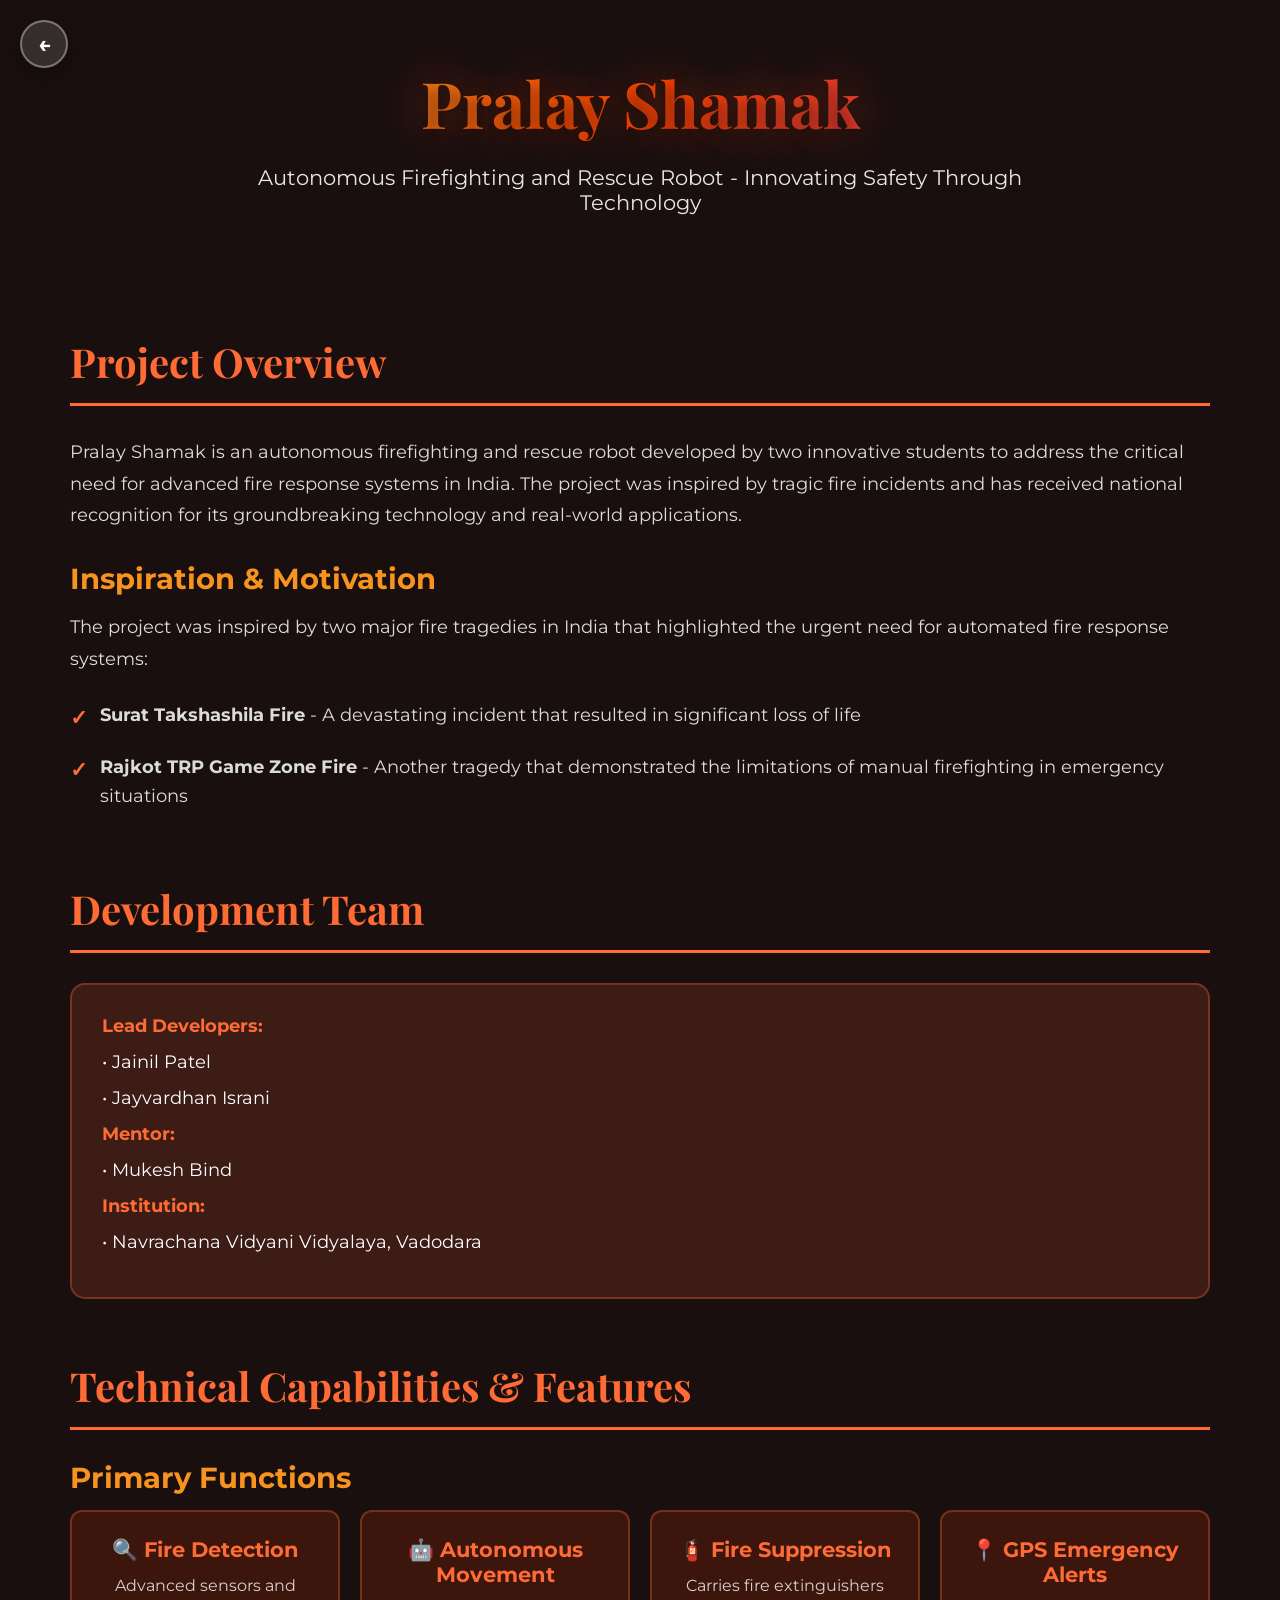
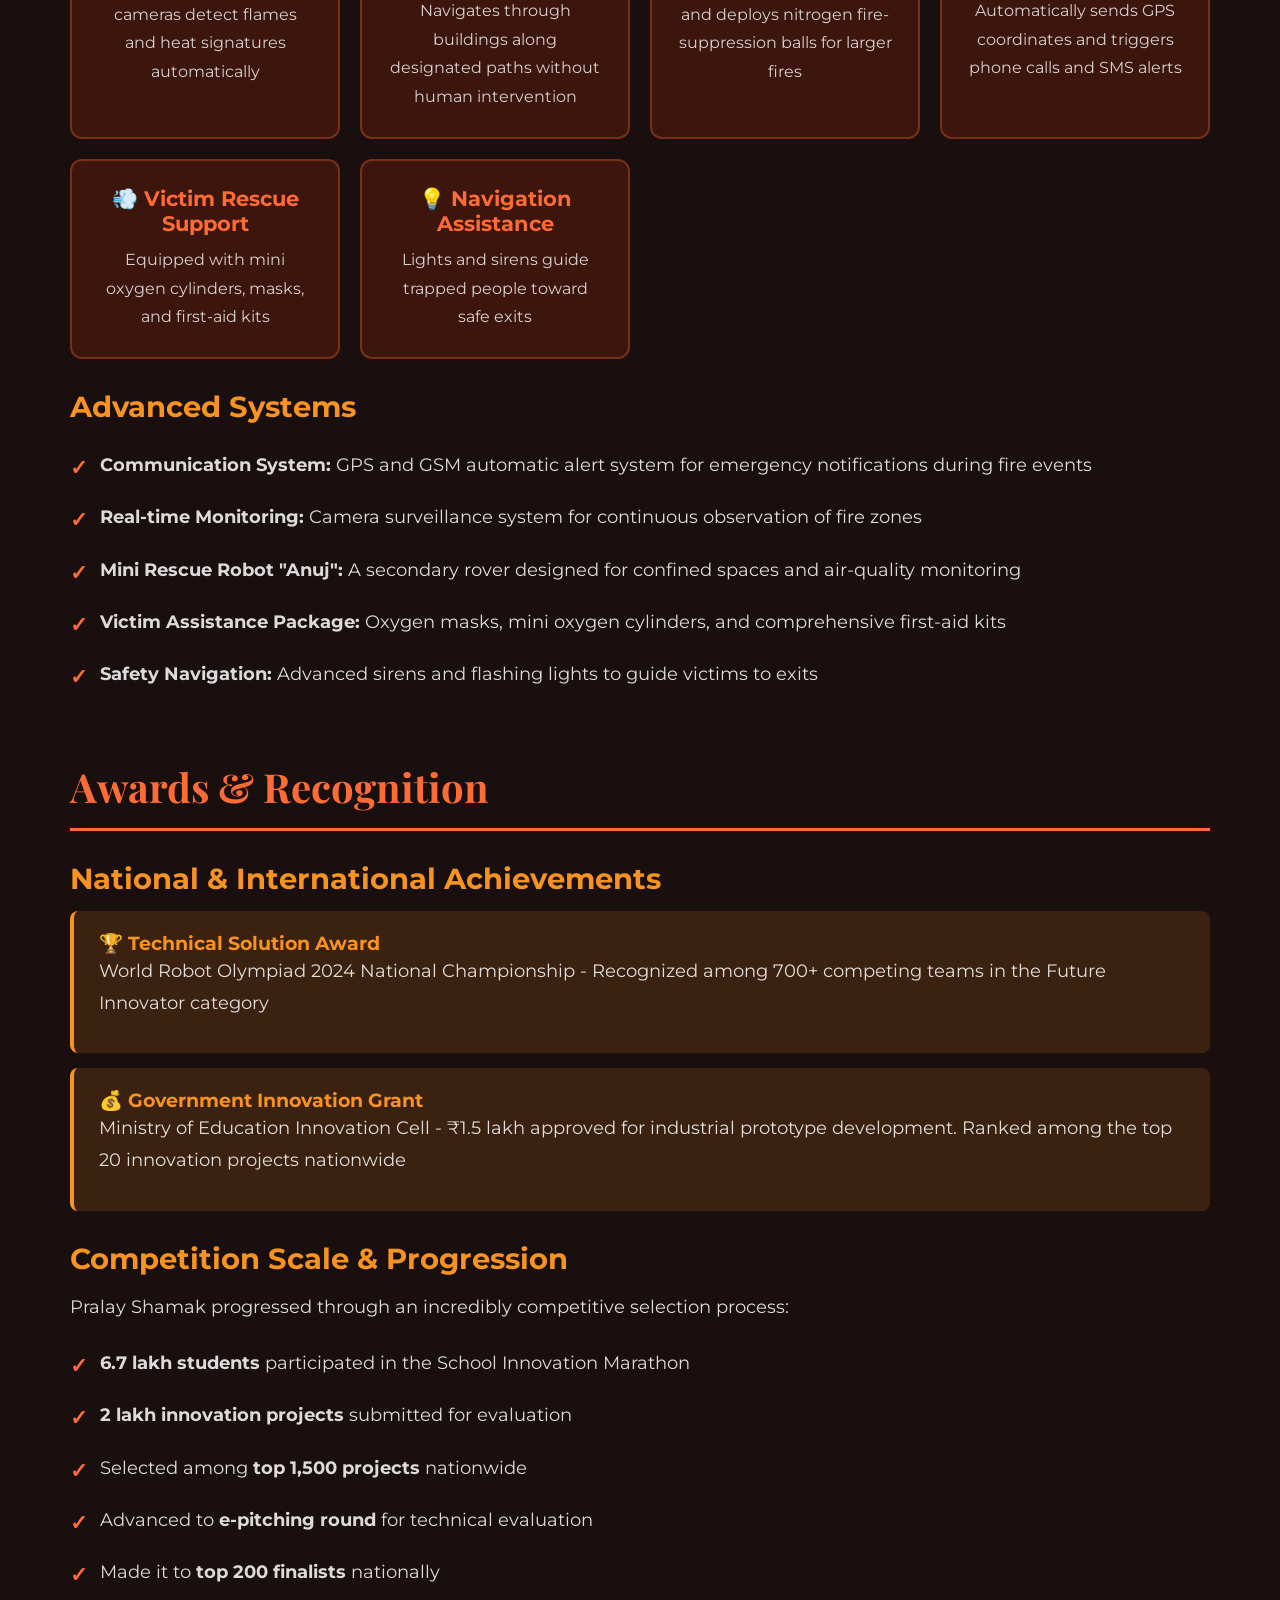
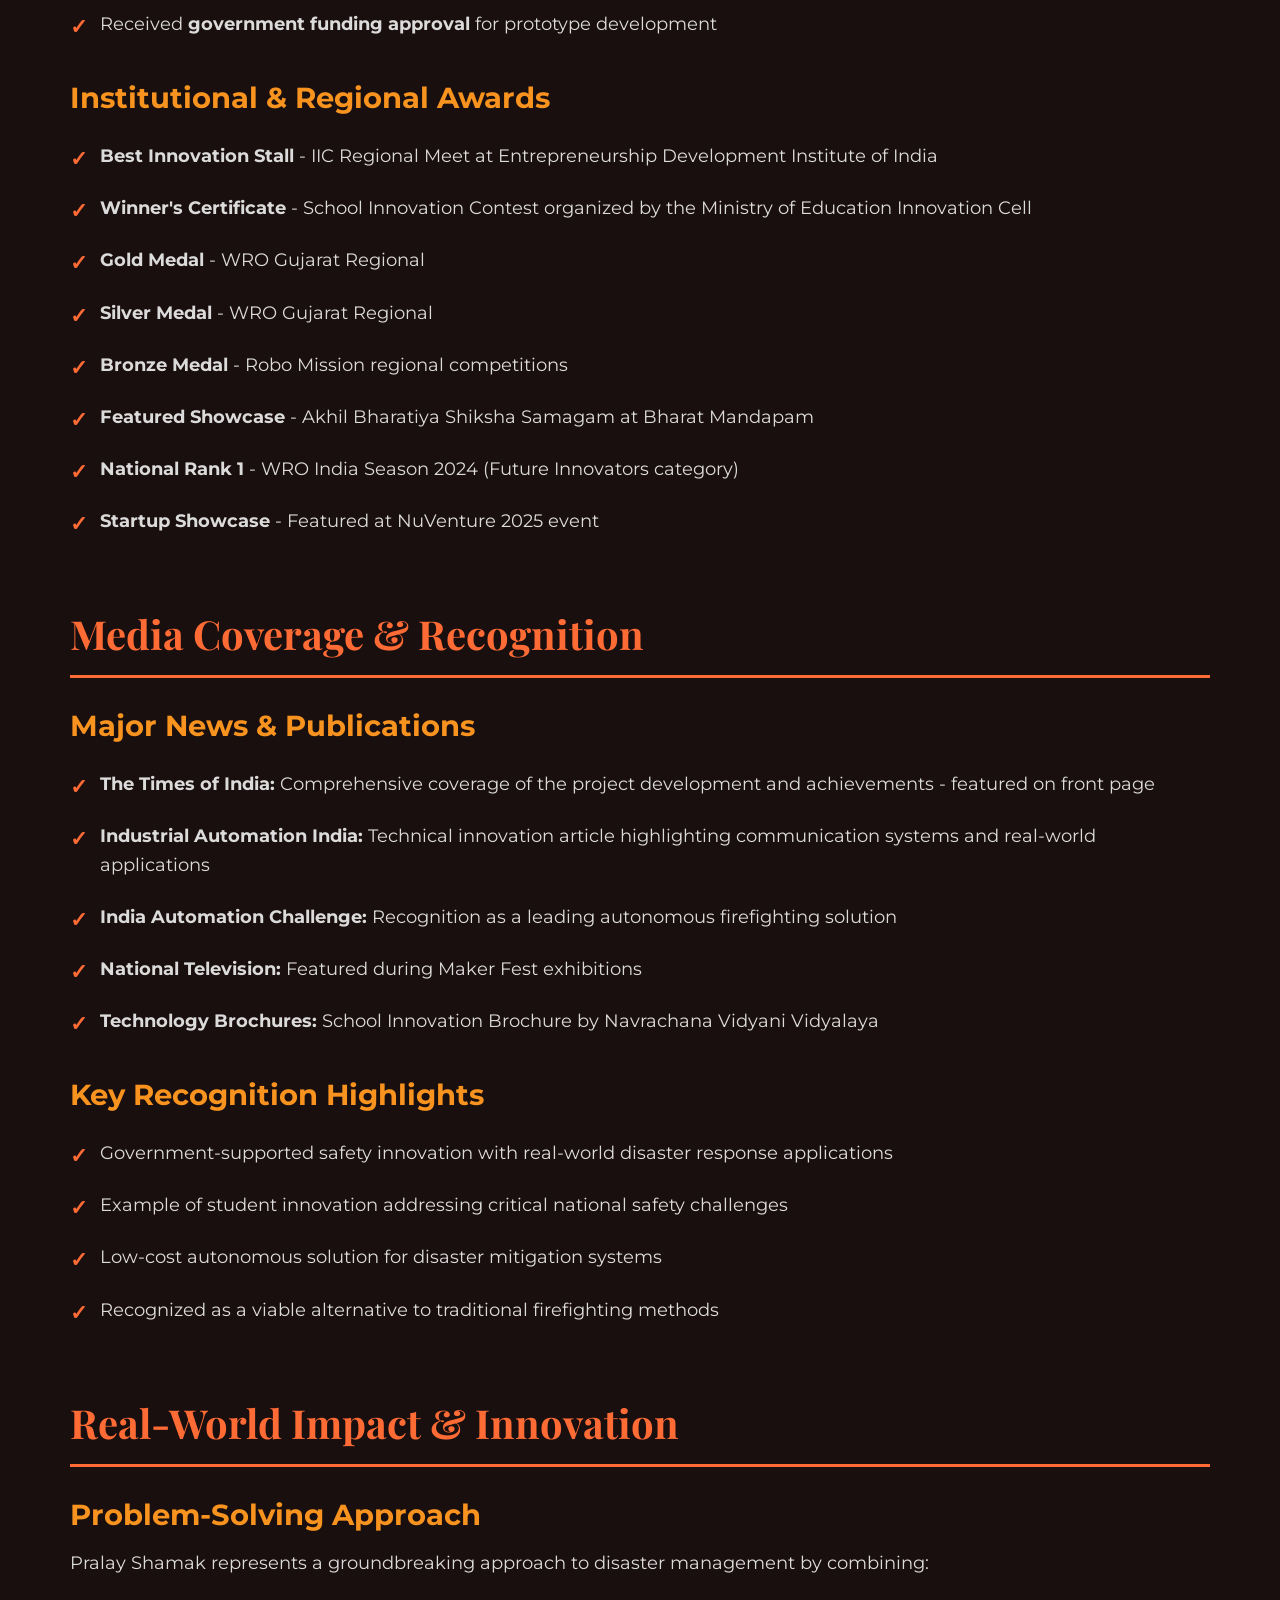
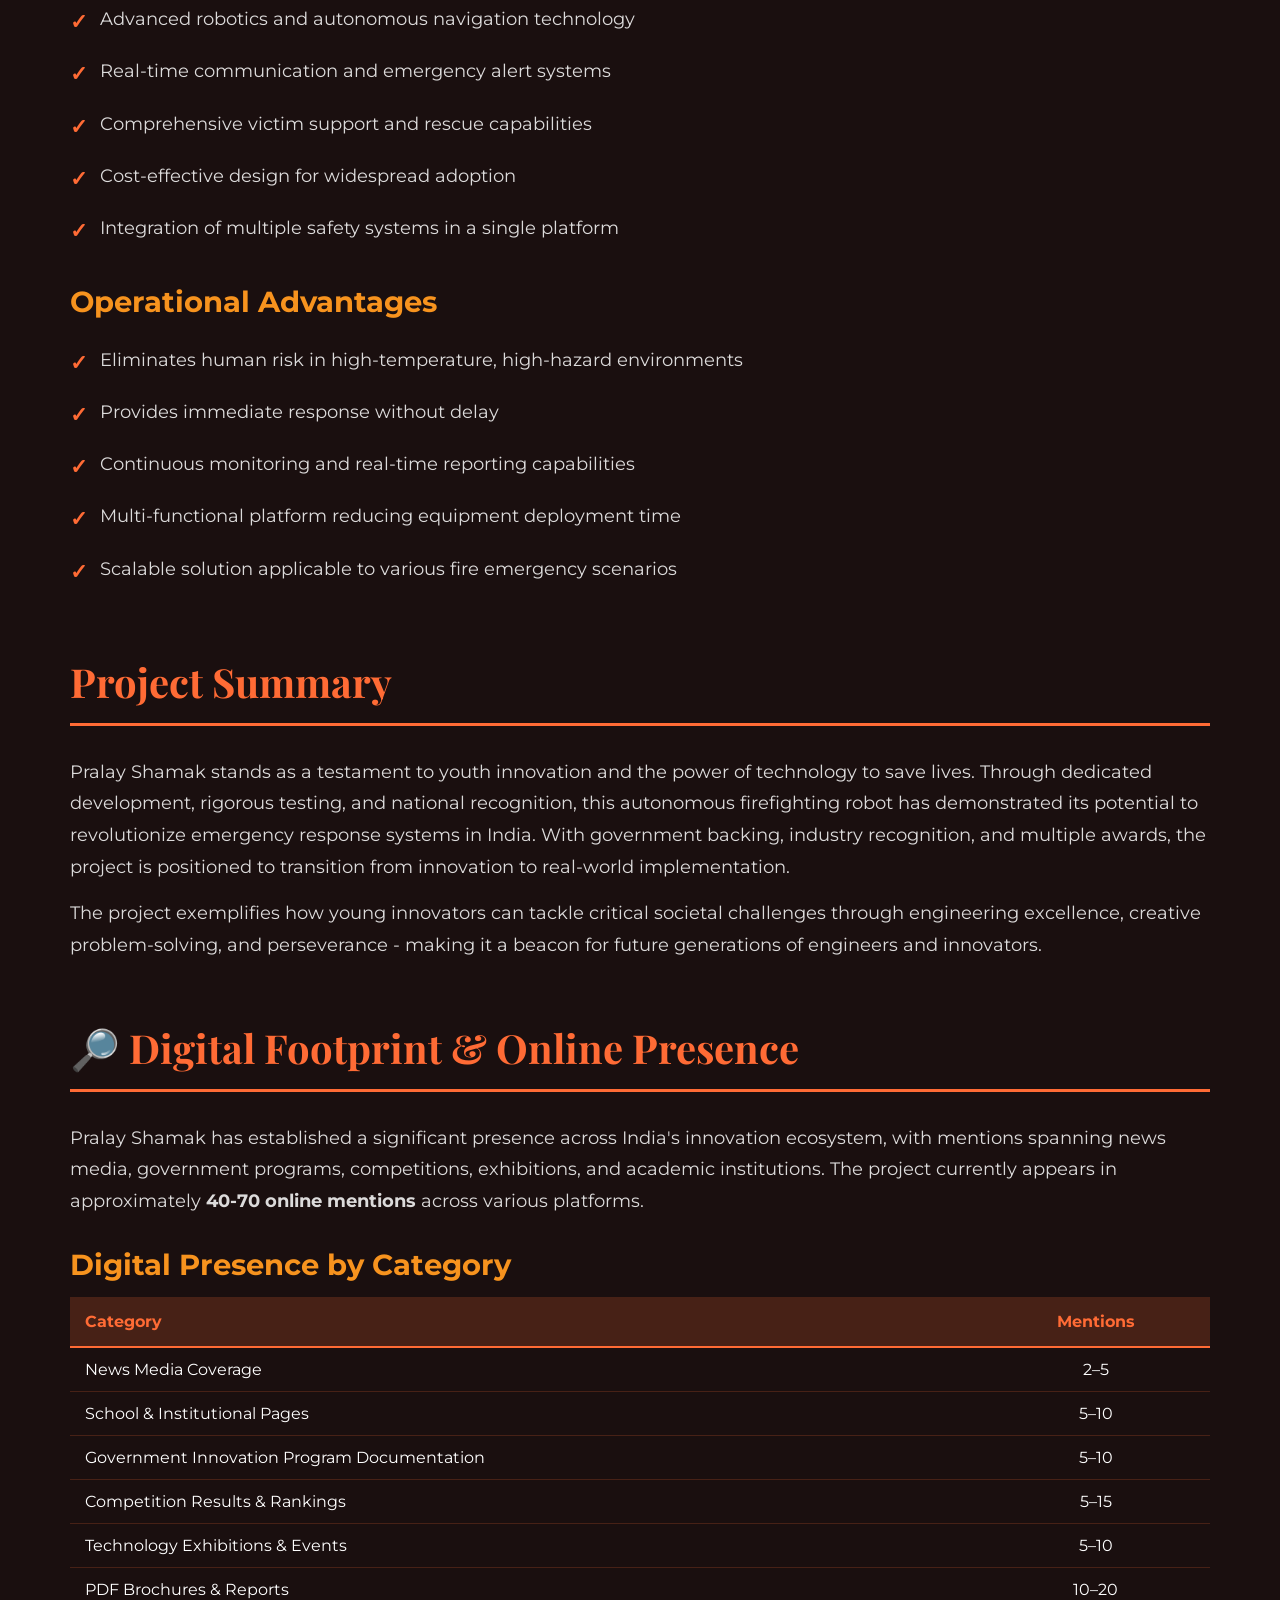
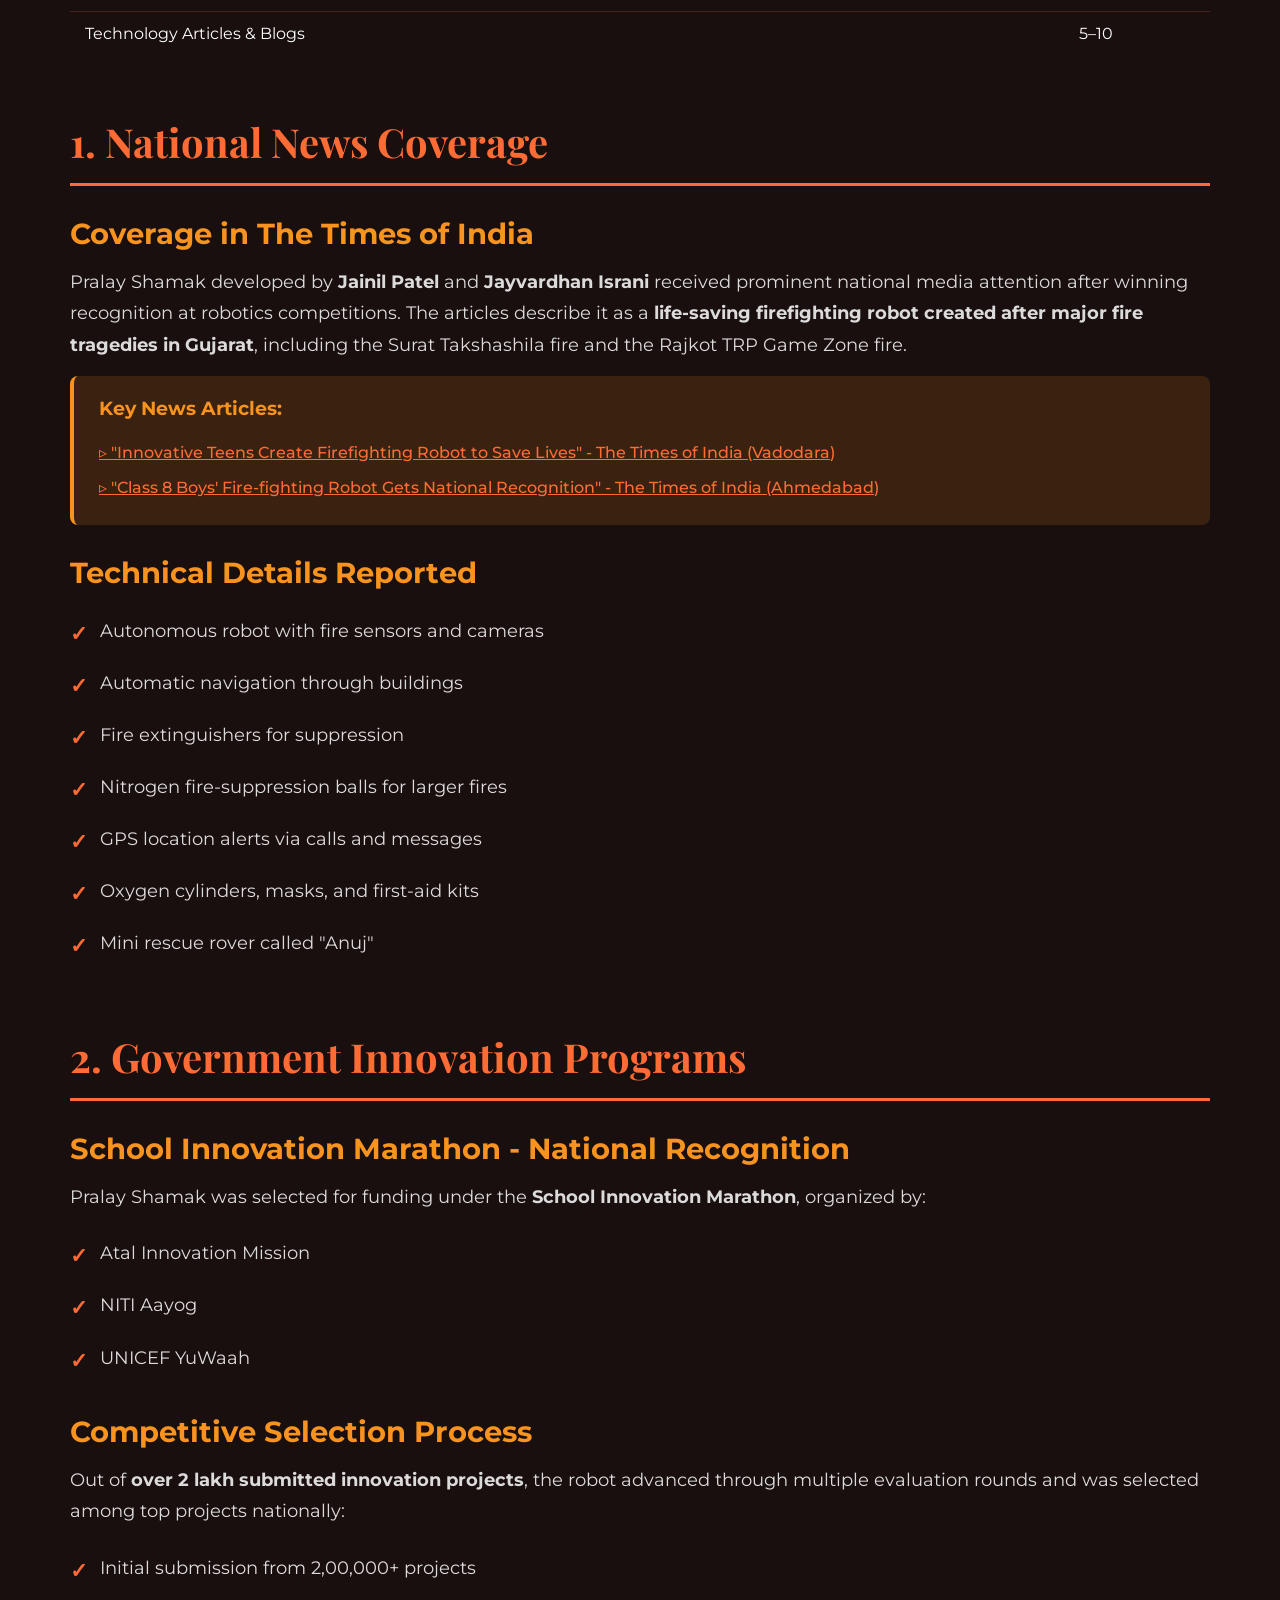
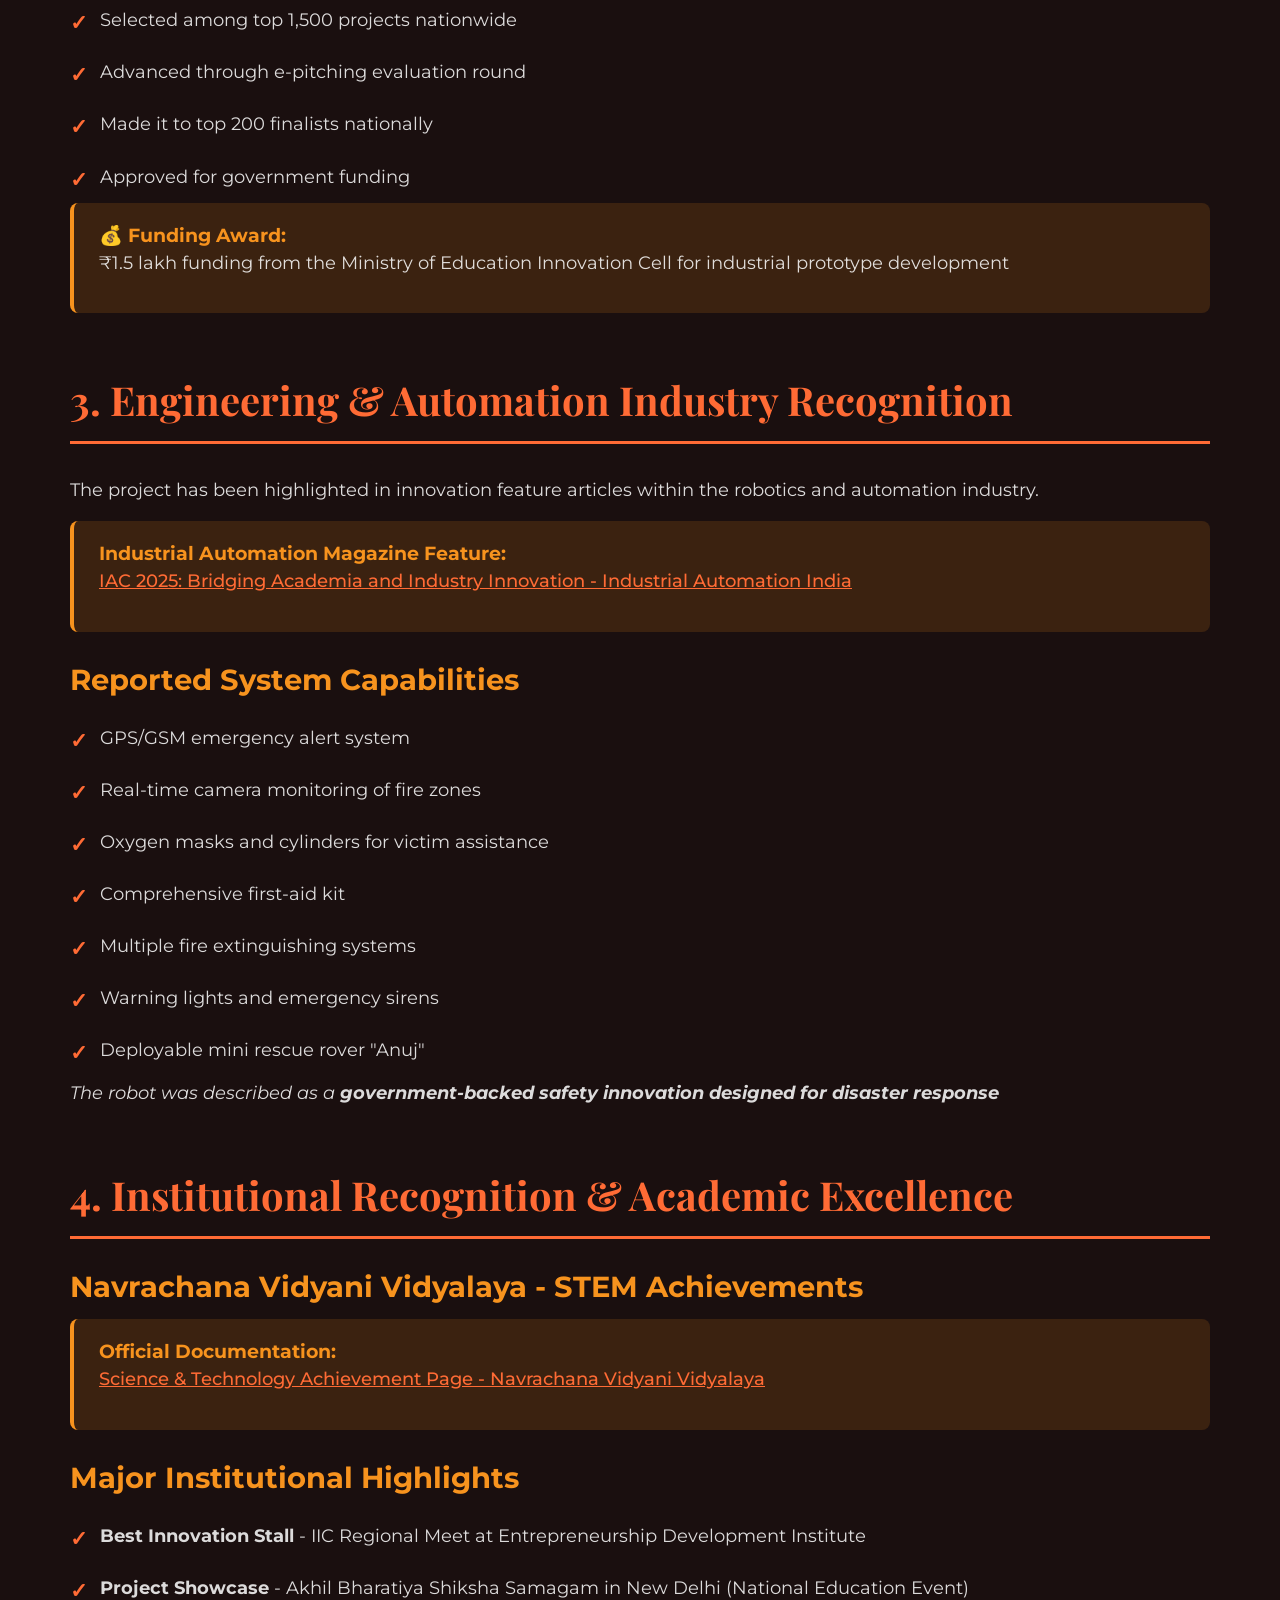
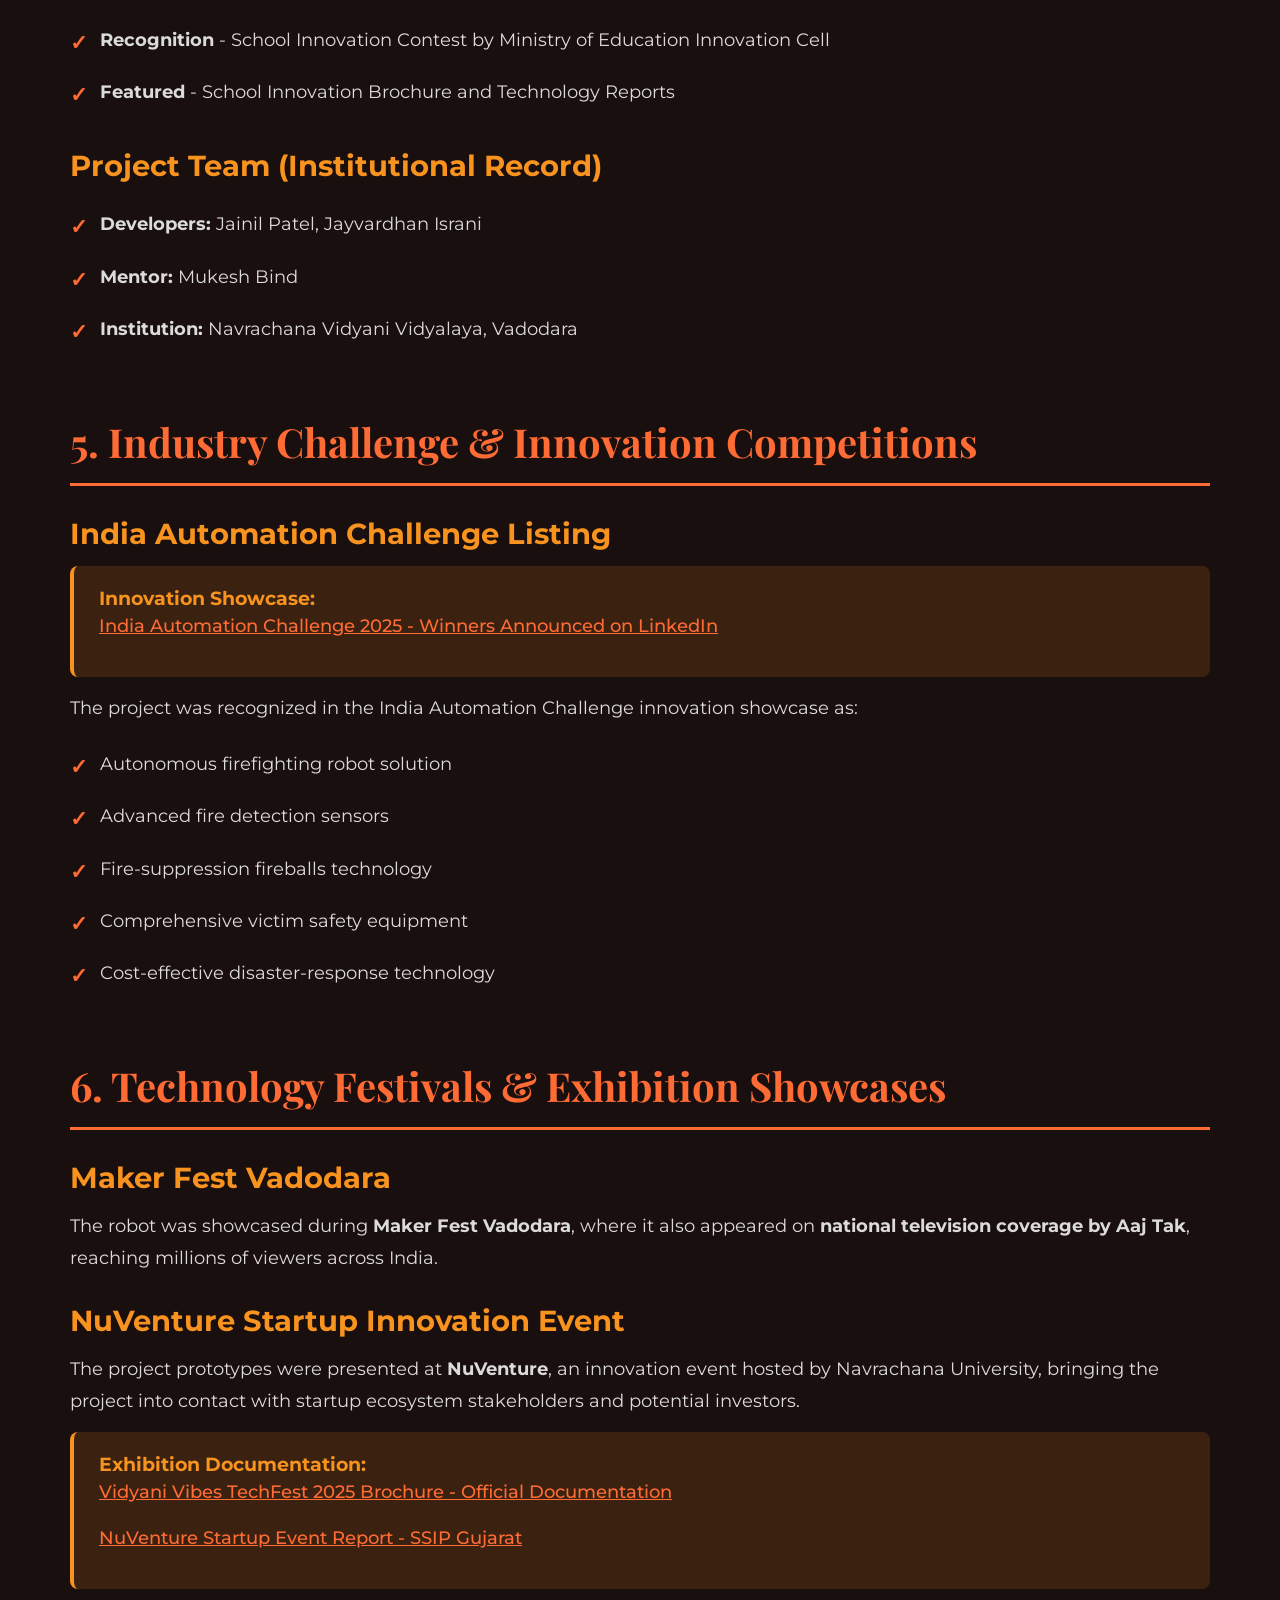
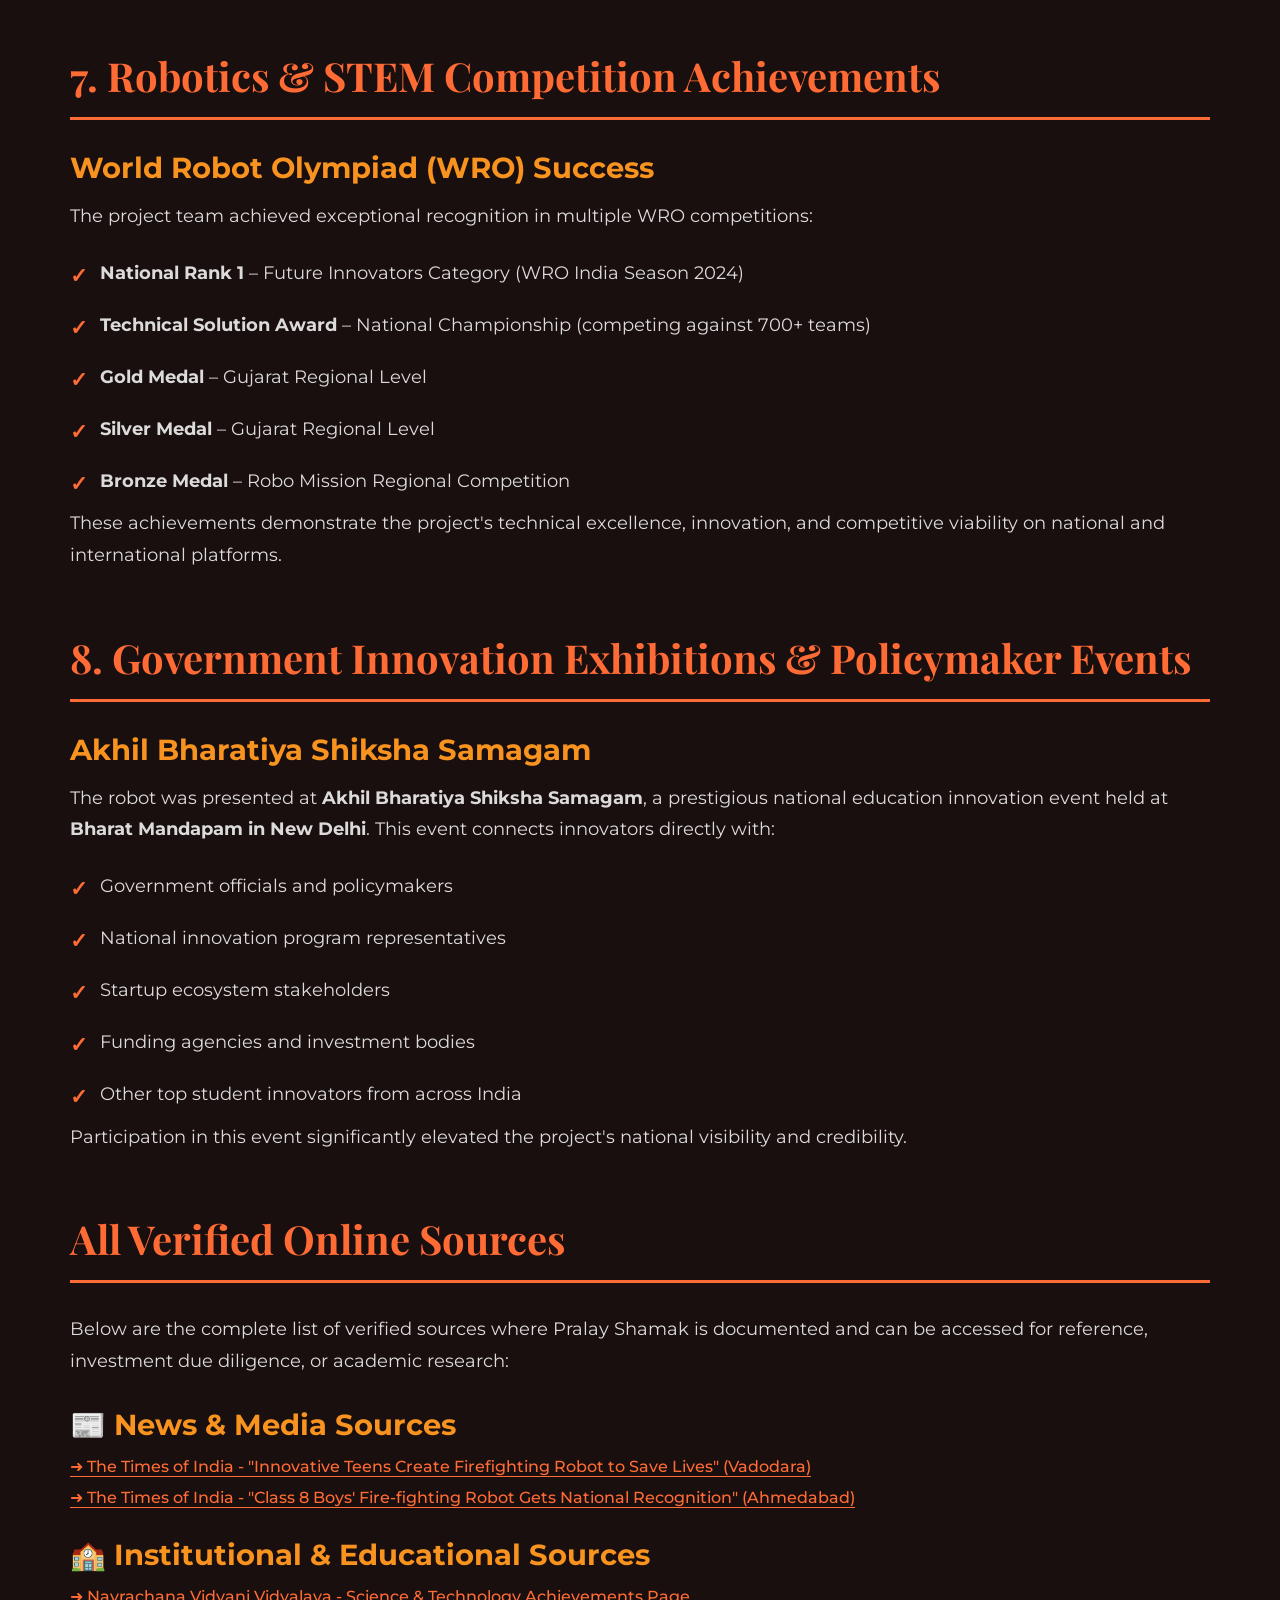
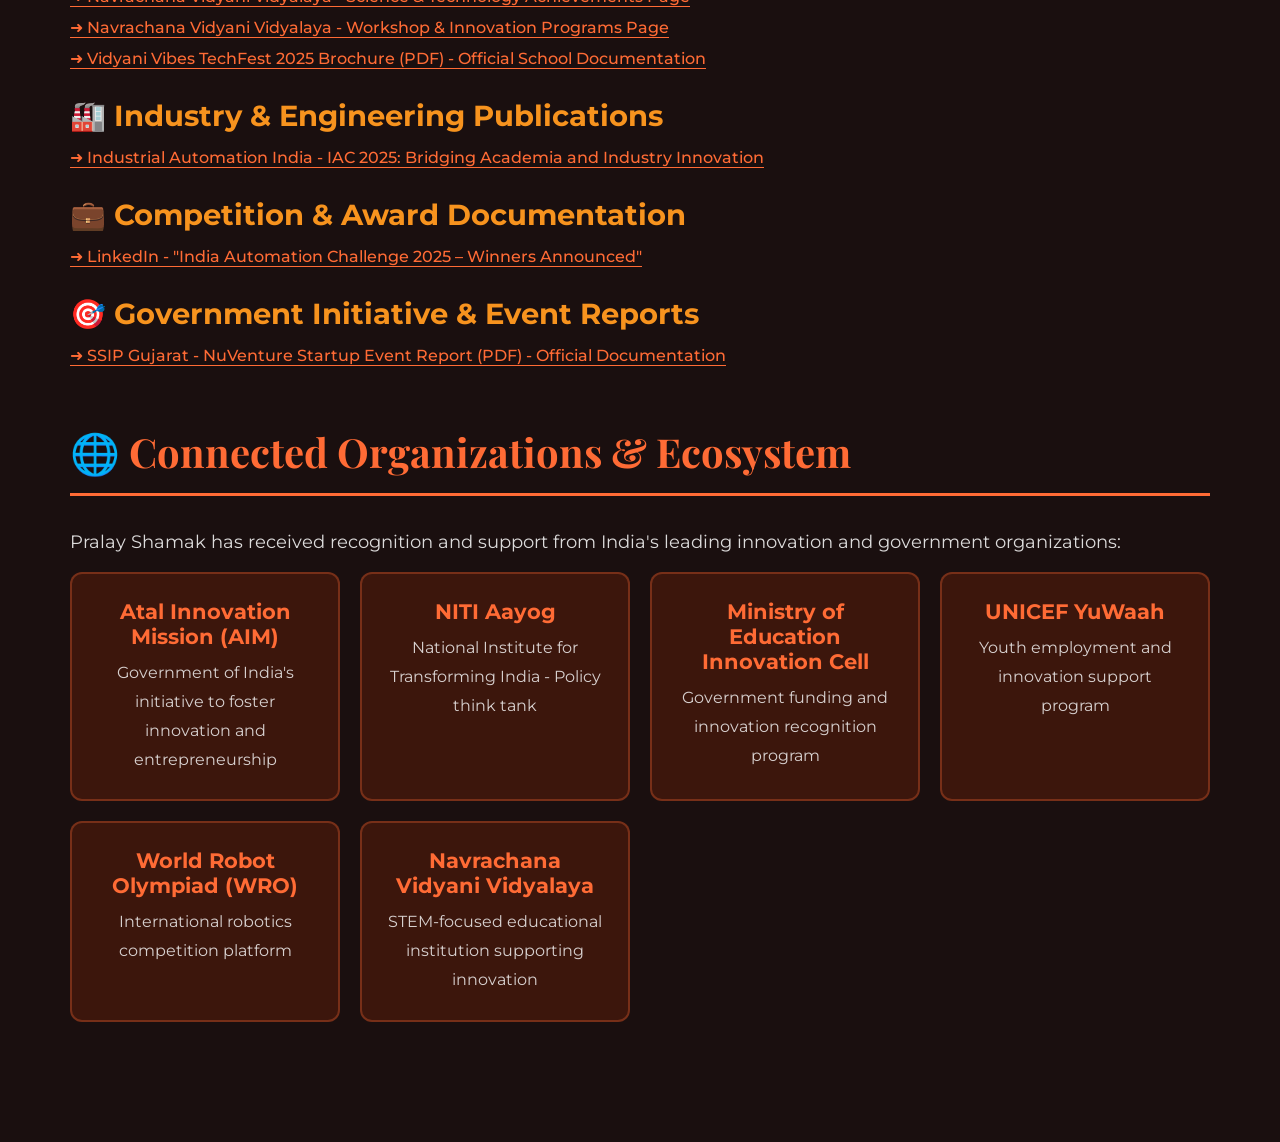
==== project-details.html @ a0a74fcc "second commit" ====
<!DOCTYPE html>
<html lang="en">
<head>
    <meta charset="UTF-8">
    <meta name="viewport" content="width=device-width, initial-scale=1.0">
    <title>Pralay Shamak - Autonomous Firefighting Robot</title>
    <link rel="stylesheet" href="styles.css">
    <link rel="preconnect" href="https://fonts.googleapis.com">
    <link rel="preconnect" href="https://fonts.gstatic.com" crossorigin>
    <link href="https://fonts.googleapis.com/css2?family=Montserrat:wght@300;400;600;700;800&family=Playfair+Display:wght@700;800&display=swap" rel="stylesheet">
    <script src="script.js" defer></script>
    <style>
        body {
            background: #1a0f0f;
            color: #fff;
            animation: fadeInDetails 1s ease-out both;
        }

        @keyframes fadeInDetails {
            from {
                opacity: 0;
            }
            to {
                opacity: 1;
            }
        }

        .project-header {
            padding: 60px 30px;
            text-align: center;
            position: relative;
            animation: fadeInDetails 0.8s ease-out both;
        }

        .project-header h1 {
            font-size: clamp(2rem, 5vw, 4rem);
            font-family: 'Playfair Display', serif;
            margin-bottom: 20px;
            background: linear-gradient(135deg, #ff6b35 0%, #f7931e 25%, #ff4500 50%, #e63946 75%, #d62828 100%);
            -webkit-background-clip: text;
            background-clip: text;
            color: transparent;
            text-shadow: 
                0 4px 15px rgba(0, 0, 0, 0.5),
                0 0 40px rgba(255, 107, 53, 0.4),
                0 0 60px rgba(230, 57, 70, 0.2);
            position: relative;
            z-index: 2;
        }

        .hero-home-link {
            color: inherit;
            text-decoration: none;
            display: inline-block;
            cursor: pointer;
        }

        .hero-home-link:hover {
            color: inherit;
        }

        .hero-home-link:focus-visible {
            outline: 2px solid rgba(255, 255, 255, 0.55);
            outline-offset: 6px;
            border-radius: 4px;
        }

        .project-header p {
            font-size: 1.3rem;
            color: rgba(255, 255, 255, 0.9);
            max-width: 800px;
            margin: 0 auto;
            position: relative;
            z-index: 2;
        }

        .content-container {
            max-width: 1200px;
            margin: 0 auto;
            padding: 60px 30px;
            position: relative;
            z-index: 10;
        }

        .section {
            margin-bottom: 60px;
            animation: fadeInSection 0.8s ease-out forwards;
            opacity: 0;
        }

        .section:nth-child(1) { animation-delay: 0.6s; }
        .section:nth-child(2) { animation-delay: 0.9s; }
        .section:nth-child(3) { animation-delay: 1.2s; }
        .section:nth-child(n+4) { animation-delay: 1.5s; }

        @keyframes fadeInSection {
            from {
                opacity: 0;
                transform: translateY(20px);
            }
            to {
                opacity: 1;
                transform: translateY(0);
            }
        }

        .section h2 {
            font-size: 2.5rem;
            font-family: 'Playfair Display', serif;
            color: #ff6b35;
            margin-bottom: 30px;
            border-bottom: 3px solid #ff6b35;
            padding-bottom: 15px;
        }

        .section h3 {
            font-size: 1.8rem;
            color: #f7931e;
            margin-top: 30px;
            margin-bottom: 15px;
        }

        .section p {
            font-size: 1.1rem;
            line-height: 1.8;
            color: rgba(255, 255, 255, 0.85);
            margin-bottom: 15px;
        }

        .feature-list {
            list-style: none;
            padding: 0;
        }

        .feature-list li {
            padding: 12px 0;
            padding-left: 30px;
            position: relative;
            font-size: 1.1rem;
            line-height: 1.6;
            color: rgba(255, 255, 255, 0.85);
        }

        .feature-list li:before {
            content: "✓";
            position: absolute;
            left: 0;
            color: #ff6b35;
            font-weight: bold;
            font-size: 1.3rem;
        }

        .team-box {
            background: rgba(255, 107, 53, 0.15);
            backdrop-filter: blur(10px);
            border: 2px solid rgba(255, 107, 53, 0.3);
            padding: 30px;
            border-radius: 15px;
            margin-bottom: 30px;
        }

        .team-member {
            margin-bottom: 15px;
            font-size: 1.1rem;
        }

        .team-member strong {
            color: #ff6b35;
        }

        .achievement-box {
            background: rgba(247, 147, 30, 0.15);
            backdrop-filter: blur(10px);
            border-left: 4px solid #f7931e;
            padding: 20px 25px;
            margin-bottom: 15px;
            border-radius: 8px;
        }

        .achievement-box strong {
            color: #f7931e;
            font-size: 1.2rem;
        }

        .capability-grid {
            display: grid;
            grid-template-columns: repeat(auto-fit, minmax(250px, 1fr));
            gap: 20px;
            margin-bottom: 30px;
        }

        .capability-card {
            background: rgba(255, 69, 0, 0.15);
            backdrop-filter: blur(10px);
            border: 2px solid rgba(255, 107, 53, 0.3);
            padding: 25px;
            border-radius: 12px;
            text-align: center;
        }

        .capability-card h4 {
            color: #ff6b35;
            margin-bottom: 10px;
            font-size: 1.3rem;
        }

        .capability-card p {
            font-size: 1rem;
            color: rgba(255, 255, 255, 0.8);
            margin: 0;
        }

        .back-button {
            position: fixed;
            top: 20px;
            left: 20px;
            z-index: 1000;
            width: 48px;
            height: 48px;
            border-radius: 50%;
            display: inline-flex;
            align-items: center;
            justify-content: center;
            text-decoration: none;
            font-size: 1.4rem;
            font-weight: 700;
            color: #fff;
            background: rgba(255, 255, 255, 0.12);
            border: 2px solid rgba(255, 255, 255, 0.35);
            backdrop-filter: blur(8px);
            -webkit-backdrop-filter: blur(8px);
            box-shadow: 0 8px 22px rgba(0, 0, 0, 0.35);
            transition: transform 0.25s ease, background 0.25s ease, border-color 0.25s ease;
        }

        .back-button:hover {
            transform: translateY(-2px);
            background: rgba(255, 255, 255, 0.22);
            border-color: rgba(255, 255, 255, 0.6);
        }

        @media (max-width: 768px) {
            .project-header {
                padding: 40px 20px;
            }

            .project-header h1 {
                font-size: 2.5rem;
            }

            .section h2 {
                font-size: 1.8rem;
            }

            .section h3 {
                font-size: 1.4rem;
            }

            .content-container {
                padding: 40px 20px;
            }

            .back-button {
                top: 12px;
                left: 12px;
                width: 42px;
                height: 42px;
                font-size: 1.2rem;
            }
        }
    </style>
</head>
<body>
    <div class="project-header">
        <h1><a href="index.html" class="hero-home-link">Pralay Shamak</a></h1>
        <p>Autonomous Firefighting and Rescue Robot - Innovating Safety Through Technology</p>
    </div>

    <div class="content-container">
        <a href="index.html" class="back-button" aria-label="Back to Home">&larr;</a>

        <!-- Project Overview Section -->
        <div class="section">
            <h2>Project Overview</h2>
            <p>Pralay Shamak is an autonomous firefighting and rescue robot developed by two innovative students to address the critical need for advanced fire response systems in India. The project was inspired by tragic fire incidents and has received national recognition for its groundbreaking technology and real-world applications.</p>
            
            <h3>Inspiration & Motivation</h3>
            <p>The project was inspired by two major fire tragedies in India that highlighted the urgent need for automated fire response systems:</p>
            <ul class="feature-list">
                <li><strong>Surat Takshashila Fire</strong> - A devastating incident that resulted in significant loss of life</li>
                <li><strong>Rajkot TRP Game Zone Fire</strong> - Another tragedy that demonstrated the limitations of manual firefighting in emergency situations</li>
            </ul>
        </div>

        <!-- Developer & Team Section -->
        <div class="section">
            <h2>Development Team</h2>
            <div class="team-box">
                <div class="team-member"><strong>Lead Developers:</strong></div>
                <div class="team-member">• Jainil Patel</div>
                <div class="team-member">• Jayvardhan Israni</div>
                
                <div class="team-member" style="margin-top: 15px;"><strong>Mentor:</strong></div>
                <div class="team-member">• Mukesh Bind</div>
                
                <div class="team-member" style="margin-top: 15px;"><strong>Institution:</strong></div>
                <div class="team-member">• Navrachana Vidyani Vidyalaya, Vadodara</div>
            </div>
        </div>

        <!-- Key Features & Capabilities Section -->
        <div class="section">
            <h2>Technical Capabilities & Features</h2>
            
            <h3>Primary Functions</h3>
            <div class="capability-grid">
                <div class="capability-card">
                    <h4>🔍 Fire Detection</h4>
                    <p>Advanced sensors and cameras detect flames and heat signatures automatically</p>
                </div>
                <div class="capability-card">
                    <h4>🤖 Autonomous Movement</h4>
                    <p>Navigates through buildings along designated paths without human intervention</p>
                </div>
                <div class="capability-card">
                    <h4>🧯 Fire Suppression</h4>
                    <p>Carries fire extinguishers and deploys nitrogen fire-suppression balls for larger fires</p>
                </div>
                <div class="capability-card">
                    <h4>📍 GPS Emergency Alerts</h4>
                    <p>Automatically sends GPS coordinates and triggers phone calls and SMS alerts</p>
                </div>
                <div class="capability-card">
                    <h4>💨 Victim Rescue Support</h4>
                    <p>Equipped with mini oxygen cylinders, masks, and first-aid kits</p>
                </div>
                <div class="capability-card">
                    <h4>💡 Navigation Assistance</h4>
                    <p>Lights and sirens guide trapped people toward safe exits</p>
                </div>
            </div>

            <h3>Advanced Systems</h3>
            <ul class="feature-list">
                <li><strong>Communication System:</strong> GPS and GSM automatic alert system for emergency notifications during fire events</li>
                <li><strong>Real-time Monitoring:</strong> Camera surveillance system for continuous observation of fire zones</li>
                <li><strong>Mini Rescue Robot "Anuj":</strong> A secondary rover designed for confined spaces and air-quality monitoring</li>
                <li><strong>Victim Assistance Package:</strong> Oxygen masks, mini oxygen cylinders, and comprehensive first-aid kits</li>
                <li><strong>Safety Navigation:</strong> Advanced sirens and flashing lights to guide victims to exits</li>
            </ul>
        </div>

        <!-- Recognition & Awards Section -->
        <div class="section">
            <h2>Awards & Recognition</h2>
            
            <h3>National & International Achievements</h3>
            <div class="achievement-box">
                <strong>🏆 Technical Solution Award</strong>
                <p>World Robot Olympiad 2024 National Championship - Recognized among 700+ competing teams in the Future Innovator category</p>
            </div>

            <div class="achievement-box">
                <strong>💰 Government Innovation Grant</strong>
                <p>Ministry of Education Innovation Cell - ₹1.5 lakh approved for industrial prototype development. Ranked among the top 20 innovation projects nationwide</p>
            </div>

            <h3>Competition Scale & Progression</h3>
            <p>Pralay Shamak progressed through an incredibly competitive selection process:</p>
            <ul class="feature-list">
                <li><strong>6.7 lakh students</strong> participated in the School Innovation Marathon</li>
                <li><strong>2 lakh innovation projects</strong> submitted for evaluation</li>
                <li>Selected among <strong>top 1,500 projects</strong> nationwide</li>
                <li>Advanced to <strong>e-pitching round</strong> for technical evaluation</li>
                <li>Made it to <strong>top 200 finalists</strong> nationally</li>
                <li>Received <strong>government funding approval</strong> for prototype development</li>
            </ul>

            <h3>Institutional & Regional Awards</h3>
            <ul class="feature-list">
                <li><strong>Best Innovation Stall</strong> - IIC Regional Meet at Entrepreneurship Development Institute of India</li>
                <li><strong>Winner's Certificate</strong> - School Innovation Contest organized by the Ministry of Education Innovation Cell</li>
                <li><strong>Gold Medal</strong> - WRO Gujarat Regional</li>
                <li><strong>Silver Medal</strong> - WRO Gujarat Regional</li>
                <li><strong>Bronze Medal</strong> - Robo Mission regional competitions</li>
                <li><strong>Featured Showcase</strong> - Akhil Bharatiya Shiksha Samagam at Bharat Mandapam</li>
                <li><strong>National Rank 1</strong> - WRO India Season 2024 (Future Innovators category)</li>
                <li><strong>Startup Showcase</strong> - Featured at NuVenture 2025 event</li>
            </ul>
        </div>

        <!-- Media Coverage Section -->
        <div class="section">
            <h2>Media Coverage & Recognition</h2>
            
            <h3>Major News & Publications</h3>
            <ul class="feature-list">
                <li><strong>The Times of India:</strong> Comprehensive coverage of the project development and achievements - featured on front page</li>
                <li><strong>Industrial Automation India:</strong> Technical innovation article highlighting communication systems and real-world applications</li>
                <li><strong>India Automation Challenge:</strong> Recognition as a leading autonomous firefighting solution</li>
                <li><strong>National Television:</strong> Featured during Maker Fest exhibitions</li>
                <li><strong>Technology Brochures:</strong> School Innovation Brochure by Navrachana Vidyani Vidyalaya</li>
            </ul>

            <h3>Key Recognition Highlights</h3>
            <ul class="feature-list">
                <li>Government-supported safety innovation with real-world disaster response applications</li>
                <li>Example of student innovation addressing critical national safety challenges</li>
                <li>Low-cost autonomous solution for disaster mitigation systems</li>
                <li>Recognized as a viable alternative to traditional firefighting methods</li>
            </ul>
        </div>

        <!-- Innovation Impact Section -->
        <div class="section">
            <h2>Real-World Impact & Innovation</h2>
            
            <h3>Problem-Solving Approach</h3>
            <p>Pralay Shamak represents a groundbreaking approach to disaster management by combining:</p>
            <ul class="feature-list">
                <li>Advanced robotics and autonomous navigation technology</li>
                <li>Real-time communication and emergency alert systems</li>
                <li>Comprehensive victim support and rescue capabilities</li>
                <li>Cost-effective design for widespread adoption</li>
                <li>Integration of multiple safety systems in a single platform</li>
            </ul>

            <h3>Operational Advantages</h3>
            <ul class="feature-list">
                <li>Eliminates human risk in high-temperature, high-hazard environments</li>
                <li>Provides immediate response without delay</li>
                <li>Continuous monitoring and real-time reporting capabilities</li>
                <li>Multi-functional platform reducing equipment deployment time</li>
                <li>Scalable solution applicable to various fire emergency scenarios</li>
            </ul>
        </div>

        <!-- Summary Section -->
        <div class="section">
            <h2>Project Summary</h2>
            <p>Pralay Shamak stands as a testament to youth innovation and the power of technology to save lives. Through dedicated development, rigorous testing, and national recognition, this autonomous firefighting robot has demonstrated its potential to revolutionize emergency response systems in India. With government backing, industry recognition, and multiple awards, the project is positioned to transition from innovation to real-world implementation.</p>
            <p>The project exemplifies how young innovators can tackle critical societal challenges through engineering excellence, creative problem-solving, and perseverance - making it a beacon for future generations of engineers and innovators.</p>
        </div>

        <!-- Digital Footprint Section -->
        <div class="section">
            <h2>🔎 Digital Footprint & Online Presence</h2>
            <p>Pralay Shamak has established a significant presence across India's innovation ecosystem, with mentions spanning news media, government programs, competitions, exhibitions, and academic institutions. The project currently appears in approximately <strong>40-70 online mentions</strong> across various platforms.</p>

            <h3>Digital Presence by Category</h3>
            <table style="width: 100%; border-collapse: collapse; margin-bottom: 30px;">
                <thead>
                    <tr style="background: rgba(255, 107, 53, 0.2); border-bottom: 2px solid #ff6b35;">
                        <th style="padding: 15px; text-align: left; color: #ff6b35;">Category</th>
                        <th style="padding: 15px; text-align: center; color: #ff6b35;">Mentions</th>
                    </tr>
                </thead>
                <tbody>
                    <tr style="border-bottom: 1px solid rgba(255, 107, 53, 0.2);">
                        <td style="padding: 12px 15px;">News Media Coverage</td>
                        <td style="text-align: center; padding: 12px 15px;">2–5</td>
                    </tr>
                    <tr style="border-bottom: 1px solid rgba(255, 107, 53, 0.2);">
                        <td style="padding: 12px 15px;">School & Institutional Pages</td>
                        <td style="text-align: center; padding: 12px 15px;">5–10</td>
                    </tr>
                    <tr style="border-bottom: 1px solid rgba(255, 107, 53, 0.2);">
                        <td style="padding: 12px 15px;">Government Innovation Program Documentation</td>
                        <td style="text-align: center; padding: 12px 15px;">5–10</td>
                    </tr>
                    <tr style="border-bottom: 1px solid rgba(255, 107, 53, 0.2);">
                        <td style="padding: 12px 15px;">Competition Results & Rankings</td>
                        <td style="text-align: center; padding: 12px 15px;">5–15</td>
                    </tr>
                    <tr style="border-bottom: 1px solid rgba(255, 107, 53, 0.2);">
                        <td style="padding: 12px 15px;">Technology Exhibitions & Events</td>
                        <td style="text-align: center; padding: 12px 15px;">5–10</td>
                    </tr>
                    <tr style="border-bottom: 1px solid rgba(255, 107, 53, 0.2);">
                        <td style="padding: 12px 15px;">PDF Brochures & Reports</td>
                        <td style="text-align: center; padding: 12px 15px;">10–20</td>
                    </tr>
                    <tr>
                        <td style="padding: 12px 15px;">Technology Articles & Blogs</td>
                        <td style="text-align: center; padding: 12px 15px;">5–10</td>
                    </tr>
                </tbody>
            </table>
        </div>

        <!-- News Coverage Section -->
        <div class="section">
            <h2>1. National News Coverage</h2>
            
            <h3>Coverage in The Times of India</h3>
            <p>Pralay Shamak developed by <strong>Jainil Patel</strong> and <strong>Jayvardhan Israni</strong> received prominent national media attention after winning recognition at robotics competitions. The articles describe it as a <strong>life-saving firefighting robot created after major fire tragedies in Gujarat</strong>, including the Surat Takshashila fire and the Rajkot TRP Game Zone fire.</p>
            
            <div class="achievement-box">
                <strong>Key News Articles:</strong>
                <ul style="list-style: none; padding: 0; margin-top: 15px;">
                    <li style="padding: 8px 0;"><a href="https://timesofindia.indiatimes.com/city/vadodara/innovative-teens-create-firefighting-robot-to-save-lives/articleshow/114158226.cms" target="_blank" style="color: #ff6b35; text-decoration: underline; font-weight: 500;">▹ "Innovative Teens Create Firefighting Robot to Save Lives" - The Times of India (Vadodara)</a></li>
                    <li style="padding: 8px 0;"><a href="https://timesofindia.indiatimes.com/city/ahmedabad/class-8-boys-fire-fighting-robot-gets-natl-recognition/articleshow/120074374.cms" target="_blank" style="color: #ff6b35; text-decoration: underline; font-weight: 500;">▹ "Class 8 Boys' Fire-fighting Robot Gets National Recognition" - The Times of India (Ahmedabad)</a></li>
                </ul>
            </div>

            <h3>Technical Details Reported</h3>
            <ul class="feature-list">
                <li>Autonomous robot with fire sensors and cameras</li>
                <li>Automatic navigation through buildings</li>
                <li>Fire extinguishers for suppression</li>
                <li>Nitrogen fire-suppression balls for larger fires</li>
                <li>GPS location alerts via calls and messages</li>
                <li>Oxygen cylinders, masks, and first-aid kits</li>
                <li>Mini rescue rover called "Anuj"</li>
            </ul>
        </div>

        <!-- Government Programs Section -->
        <div class="section">
            <h2>2. Government Innovation Programs</h2>
            
            <h3>School Innovation Marathon - National Recognition</h3>
            <p>Pralay Shamak was selected for funding under the <strong>School Innovation Marathon</strong>, organized by:</p>
            <ul class="feature-list">
                <li>Atal Innovation Mission</li>
                <li>NITI Aayog</li>
                <li>UNICEF YuWaah</li>
            </ul>

            <h3>Competitive Selection Process</h3>
            <p>Out of <strong>over 2 lakh submitted innovation projects</strong>, the robot advanced through multiple evaluation rounds and was selected among top projects nationally:</p>
            <ul class="feature-list">
                <li>Initial submission from 2,00,000+ projects</li>
                <li>Selected among top 1,500 projects nationwide</li>
                <li>Advanced through e-pitching evaluation round</li>
                <li>Made it to top 200 finalists nationally</li>
                <li>Approved for government funding</li>
            </ul>

            <div class="achievement-box">
                <strong>💰 Funding Award:</strong>
                <p>₹1.5 lakh funding from the Ministry of Education Innovation Cell for industrial prototype development</p>
            </div>
        </div>

        <!-- Engineering & Industry Section -->
        <div class="section">
            <h2>3. Engineering & Automation Industry Recognition</h2>
            
            <p>The project has been highlighted in innovation feature articles within the robotics and automation industry.</p>

            <div class="achievement-box">
                <strong>Industrial Automation Magazine Feature:</strong>
                <p><a href="https://www.industrialautomationindia.in/articles/iac-2025-bridge-academia-industry-innovation-indian-engineers" target="_blank" style="color: #ff6b35; text-decoration: underline; font-weight: 500;">IAC 2025: Bridging Academia and Industry Innovation - Industrial Automation India</a></p>
            </div>

            <h3>Reported System Capabilities</h3>
            <ul class="feature-list">
                <li>GPS/GSM emergency alert system</li>
                <li>Real-time camera monitoring of fire zones</li>
                <li>Oxygen masks and cylinders for victim assistance</li>
                <li>Comprehensive first-aid kit</li>
                <li>Multiple fire extinguishing systems</li>
                <li>Warning lights and emergency sirens</li>
                <li>Deployable mini rescue rover "Anuj"</li>
            </ul>

            <p><em>The robot was described as a <strong>government-backed safety innovation designed for disaster response</strong></em></p>
        </div>

        <!-- Institutional Recognition Section -->
        <div class="section">
            <h2>4. Institutional Recognition & Academic Excellence</h2>
            
            <h3>Navrachana Vidyani Vidyalaya - STEM Achievements</h3>
            
            <div class="achievement-box">
                <strong>Official Documentation:</strong>
                <p><a href="https://vidyani.navrachana.in/science-and-technology/" target="_blank" style="color: #ff6b35; text-decoration: underline; font-weight: 500;">Science & Technology Achievement Page - Navrachana Vidyani Vidyalaya</a></p>
            </div>

            <h3>Major Institutional Highlights</h3>
            <ul class="feature-list">
                <li><strong>Best Innovation Stall</strong> - IIC Regional Meet at Entrepreneurship Development Institute</li>
                <li><strong>Project Showcase</strong> - Akhil Bharatiya Shiksha Samagam in New Delhi (National Education Event)</li>
                <li><strong>Recognition</strong> - School Innovation Contest by Ministry of Education Innovation Cell</li>
                <li><strong>Featured</strong> - School Innovation Brochure and Technology Reports</li>
            </ul>

            <h3>Project Team (Institutional Record)</h3>
            <ul class="feature-list">
                <li><strong>Developers:</strong> Jainil Patel, Jayvardhan Israni</li>
                <li><strong>Mentor:</strong> Mukesh Bind</li>
                <li><strong>Institution:</strong> Navrachana Vidyani Vidyalaya, Vadodara</li>
            </ul>
        </div>

        <!-- Innovation Challenge Section -->
        <div class="section">
            <h2>5. Industry Challenge & Innovation Competitions</h2>
            
            <h3>India Automation Challenge Listing</h3>
            
            <div class="achievement-box">
                <strong>Innovation Showcase:</strong>
                <p><a href="https://www.linkedin.com/pulse/india-automation-challenge-2025-winners-announced-9txic" target="_blank" style="color: #ff6b35; text-decoration: underline; font-weight: 500;">India Automation Challenge 2025 - Winners Announced on LinkedIn</a></p>
            </div>

            <p>The project was recognized in the India Automation Challenge innovation showcase as:</p>
            <ul class="feature-list">
                <li>Autonomous firefighting robot solution</li>
                <li>Advanced fire detection sensors</li>
                <li>Fire-suppression fireballs technology</li>
                <li>Comprehensive victim safety equipment</li>
                <li>Cost-effective disaster-response technology</li>
            </ul>
        </div>

        <!-- Technology Exhibitions Section -->
        <div class="section">
            <h2>6. Technology Festivals & Exhibition Showcases</h2>
            
            <h3>Maker Fest Vadodara</h3>
            <p>The robot was showcased during <strong>Maker Fest Vadodara</strong>, where it also appeared on <strong>national television coverage by Aaj Tak</strong>, reaching millions of viewers across India.</p>

            <h3>NuVenture Startup Innovation Event</h3>
            <p>The project prototypes were presented at <strong>NuVenture</strong>, an innovation event hosted by Navrachana University, bringing the project into contact with startup ecosystem stakeholders and potential investors.</p>

            <div class="achievement-box">
                <strong>Exhibition Documentation:</strong>
                <p><a href="https://vidyani.navrachana.in/wp-content/uploads/2025/07/Vidyani-Vibes-TechFest-2025-Brochure.pdf" target="_blank" style="color: #ff6b35; text-decoration: underline; font-weight: 500;">Vidyani Vibes TechFest 2025 Brochure - Official Documentation</a></p>
                <p style="margin-top: 10px;"><a href="https://www.ssipgujarat.in/admin20/files/event/report1_path/6132/NuVenture%20Report%20%281%29.pdf" target="_blank" style="color: #ff6b35; text-decoration: underline; font-weight: 500;">NuVenture Startup Event Report - SSIP Gujarat</a></p>
            </div>
        </div>

        <!-- Robotics Competitions Section -->
        <div class="section">
            <h2>7. Robotics & STEM Competition Achievements</h2>
            
            <h3>World Robot Olympiad (WRO) Success</h3>
            <p>The project team achieved exceptional recognition in multiple WRO competitions:</p>
            
            <ul class="feature-list">
                <li><strong>National Rank 1</strong> – Future Innovators Category (WRO India Season 2024)</li>
                <li><strong>Technical Solution Award</strong> – National Championship (competing against 700+ teams)</li>
                <li><strong>Gold Medal</strong> – Gujarat Regional Level</li>
                <li><strong>Silver Medal</strong> – Gujarat Regional Level</li>
                <li><strong>Bronze Medal</strong> – Robo Mission Regional Competition</li>
            </ul>

            <p>These achievements demonstrate the project's technical excellence, innovation, and competitive viability on national and international platforms.</p>
        </div>

        <!-- Government Events Section -->
        <div class="section">
            <h2>8. Government Innovation Exhibitions & Policymaker Events</h2>
            
            <h3>Akhil Bharatiya Shiksha Samagam</h3>
            <p>The robot was presented at <strong>Akhil Bharatiya Shiksha Samagam</strong>, a prestigious national education innovation event held at <strong>Bharat Mandapam in New Delhi</strong>. This event connects innovators directly with:</p>
            <ul class="feature-list">
                <li>Government officials and policymakers</li>
                <li>National innovation program representatives</li>
                <li>Startup ecosystem stakeholders</li>
                <li>Funding agencies and investment bodies</li>
                <li>Other top student innovators from across India</li>
            </ul>

            <p>Participation in this event significantly elevated the project's national visibility and credibility.</p>
        </div>

        <!-- Verified Sources Section -->
        <div class="section">
            <h2> All Verified Online Sources</h2>
            <p>Below are the complete list of verified sources where Pralay Shamak is documented and can be accessed for reference, investment due diligence, or academic research:</p>
            
            <div style="margin-top: 25px;">
                <h3 style="color: #f7931e; margin-bottom: 15px;">📰 News & Media Sources</h3>
                <ol style="list-style: none; padding: 0;">
                    <li style="margin-bottom: 12px;">
                        <a href="https://timesofindia.indiatimes.com/city/vadodara/innovative-teens-create-firefighting-robot-to-save-lives/articleshow/114158226.cms" target="_blank" style="color: #ff6b35; font-weight: 500; text-decoration: none; border-bottom: 1px solid #ff6b35;">
                            ➜ The Times of India - "Innovative Teens Create Firefighting Robot to Save Lives" (Vadodara)
                        </a>
                    </li>
                    <li style="margin-bottom: 12px;">
                        <a href="https://timesofindia.indiatimes.com/city/ahmedabad/class-8-boys-fire-fighting-robot-gets-natl-recognition/articleshow/120074374.cms" target="_blank" style="color: #ff6b35; font-weight: 500; text-decoration: none; border-bottom: 1px solid #ff6b35;">
                            ➜ The Times of India - "Class 8 Boys' Fire-fighting Robot Gets National Recognition" (Ahmedabad)
                        </a>
                    </li>
                </ol>
            </div>

            <div style="margin-top: 25px;">
                <h3 style="color: #f7931e; margin-bottom: 15px;">🏫 Institutional & Educational Sources</h3>
                <ol style="list-style: none; padding: 0;">
                    <li style="margin-bottom: 12px;">
                        <a href="https://vidyani.navrachana.in/science-and-technology/" target="_blank" style="color: #ff6b35; font-weight: 500; text-decoration: none; border-bottom: 1px solid #ff6b35;">
                            ➜ Navrachana Vidyani Vidyalaya - Science & Technology Achievements Page
                        </a>
                    </li>
                    <li style="margin-bottom: 12px;">
                        <a href="https://vidyani.navrachana.in/workshops/" target="_blank" style="color: #ff6b35; font-weight: 500; text-decoration: none; border-bottom: 1px solid #ff6b35;">
                            ➜ Navrachana Vidyani Vidyalaya - Workshop & Innovation Programs Page
                        </a>
                    </li>
                    <li style="margin-bottom: 12px;">
                        <a href="https://vidyani.navrachana.in/wp-content/uploads/2025/07/Vidyani-Vibes-TechFest-2025-Brochure.pdf" target="_blank" style="color: #ff6b35; font-weight: 500; text-decoration: none; border-bottom: 1px solid #ff6b35;">
                            ➜ Vidyani Vibes TechFest 2025 Brochure (PDF) - Official School Documentation
                        </a>
                    </li>
                </ol>
            </div>

            <div style="margin-top: 25px;">
                <h3 style="color: #f7931e; margin-bottom: 15px;">🏭 Industry & Engineering Publications</h3>
                <ol style="list-style: none; padding: 0;">
                    <li style="margin-bottom: 12px;">
                        <a href="https://www.industrialautomationindia.in/articles/iac-2025-bridge-academia-industry-innovation-indian-engineers" target="_blank" style="color: #ff6b35; font-weight: 500; text-decoration: none; border-bottom: 1px solid #ff6b35;">
                            ➜ Industrial Automation India - IAC 2025: Bridging Academia and Industry Innovation
                        </a>
                    </li>
                </ol>
            </div>

            <div style="margin-top: 25px;">
                <h3 style="color: #f7931e; margin-bottom: 15px;">💼 Competition & Award Documentation</h3>
                <ol style="list-style: none; padding: 0;">
                    <li style="margin-bottom: 12px;">
                        <a href="https://www.linkedin.com/pulse/india-automation-challenge-2025-winners-announced-9txic" target="_blank" style="color: #ff6b35; font-weight: 500; text-decoration: none; border-bottom: 1px solid #ff6b35;">
                            ➜ LinkedIn - "India Automation Challenge 2025 – Winners Announced"
                        </a>
                    </li>
                </ol>
            </div>

            <div style="margin-top: 25px;">
                <h3 style="color: #f7931e; margin-bottom: 15px;">🎯 Government Initiative & Event Reports</h3>
                <ol style="list-style: none; padding: 0;">
                    <li style="margin-bottom: 12px;">
                        <a href="https://www.ssipgujarat.in/admin20/files/event/report1_path/6132/NuVenture%20Report%20%281%29.pdf" target="_blank" style="color: #ff6b35; font-weight: 500; text-decoration: none; border-bottom: 1px solid #ff6b35;">
                            ➜ SSIP Gujarat - NuVenture Startup Event Report (PDF) - Official Documentation
                        </a>
                    </li>
                </ol>
            </div>
        </div>

        <!-- Connected Organizations Section -->
        <div class="section">
            <h2>🌐 Connected Organizations & Ecosystem</h2>
            <p>Pralay Shamak has received recognition and support from India's leading innovation and government organizations:</p>
            
            <div class="capability-grid">
                <div class="capability-card">
                    <h4>Atal Innovation Mission (AIM)</h4>
                    <p>Government of India's initiative to foster innovation and entrepreneurship</p>
                </div>
                <div class="capability-card">
                    <h4>NITI Aayog</h4>
                    <p>National Institute for Transforming India - Policy think tank</p>
                </div>
                <div class="capability-card">
                    <h4>Ministry of Education Innovation Cell</h4>
                    <p>Government funding and innovation recognition program</p>
                </div>
                <div class="capability-card">
                    <h4>UNICEF YuWaah</h4>
                    <p>Youth employment and innovation support program</p>
                </div>
                <div class="capability-card">
                    <h4>World Robot Olympiad (WRO)</h4>
                    <p>International robotics competition platform</p>
                </div>
                <div class="capability-card">
                    <h4>Navrachana Vidyani Vidyalaya</h4>
                    <p>STEM-focused educational institution supporting innovation</p>
                </div>
            </div>
        </div>
    </div>
</body>
</html>
---- styles.css ----
/* ===================================
   Professional Hero Page Styles
   Orange & Red Color Scheme
   =================================== */

* {
    margin: 0;
    padding: 0;
    box-sizing: border-box;
}

body {
    font-family: 'Montserrat', 'Segoe UI', Tahoma, Geneva, Verdana, sans-serif;
    overflow-x: hidden;
    background: #1a0f0f;
}

/* Hero Container */
.hero-container {
    position: relative;
    width: 100%;
    height: 100vh;
    overflow: hidden;
    display: flex;
    align-items: center;
    justify-content: center;
    background: linear-gradient(135deg, #ff6b35 0%, #f7931e 25%, #ff4500 50%, #e63946 75%, #d62828 100%);
}

/* Image Slider */
.image-slider {
    position: absolute;
    top: 0;
    left: 0;
    width: 100%;
    height: 100%;
    z-index: 1;
}

.slide {
    position: absolute;
    top: 0;
    left: 0;
    width: 100%;
    height: 100%;
    object-fit: cover;
    object-position: center;
    opacity: 0;
    transition: opacity 1.5s ease-in-out;
    filter: contrast(1.05) saturate(1.1) brightness(0.8);
}

.slide.active {
    opacity: 1;
    z-index: 2;
}

.image-slider .slide:first-child {
    object-position: center calc(-10% - 200px);
}

/* Overlay with Gradient */
.hero-overlay {
    position: absolute;
    top: 0;
    left: 0;
    width: 100%;
    height: 100%;
    background: linear-gradient(
        180deg,
        rgba(26, 15, 15, 0.45) 0%,
        rgba(139, 0, 0, 0.35) 30%,
        rgba(0, 0, 0, 0.65) 100%
    );
    z-index: 3;
    pointer-events: none;
}

/* Fire Strike Transition Overlay */
.fire-strike-overlay {
    position: fixed;
    top: 0;
    left: 0;
    width: 100%;
    height: 100%;
    background: radial-gradient(ellipse at center, #ff4500 0%, #ff6b35 20%, #e63946 40%, transparent 70%);
    z-index: 9999;
    pointer-events: none;
    opacity: 0;
    box-shadow: inset 0 0 100px rgba(255, 69, 0, 0.8), inset 0 0 50px rgba(255, 107, 53, 0.9);
}

@keyframes fireStrikeAnimation {
    0% {
        opacity: 0;
        transform: scaleY(0) translateY(0);
        filter: blur(0px);
    }
    20% {
        opacity: 1;
        transform: scaleY(1) translateY(-20px);
        filter: blur(2px);
    }
    40% {
        opacity: 1;
        transform: scaleY(1.2) translateY(10px);
        filter: blur(8px);
    }
    60% {
        opacity: 1;
        transform: scaleY(0.8) translateY(0px);
        filter: blur(12px) brightness(1.5);
    }
    80% {
        opacity: 0.8;
        transform: scaleY(0.5) translateY(-30px);
        filter: blur(15px) brightness(2);
    }
    100% {
        opacity: 0;
        transform: scaleY(0) translateY(-100px);
        filter: blur(20px);
    }
}

/* Hero Content */
.hero-content {
    position: absolute;
    top: 0;
    left: 10%;
    transform: translateX(-50%);
    text-align: center;
    display: flex;
    flex-direction: column;
    align-items: center;
    justify-content: flex-start;
    z-index: 4;
    color: #fff;
    width: 100%;
    max-width: 1100px;
    height: 100%;
    padding: 80px 30px;
    margin: 0 auto;
    animation: fadeInUp 1.2s cubic-bezier(0.16, 1, 0.3, 1) 0.3s both;
}

@keyframes fadeInUp {
    from {
        opacity: 0;
        transform: translateY(50px);
    }
    to {
        opacity: 1;
        transform: translateY(0);
    }
}

.hero-subtitle {
    font-size: clamp(2rem, 4.8vw, 3.4rem);
    margin-bottom: 1rem;
    margin-top: 300px;
    color: rgba(255, 255, 255, 0.95);
    text-shadow:
        0 0 8px rgba(0, 0, 0, 0.75),
        0 0 20px rgba(0, 0, 0, 0.7),
        0 10px 28px rgba(0, 0, 0, 0.6);
    letter-spacing: 0.5px;
    font-weight: 600;
    line-height: 1.5;
    animation: fadeInUp 1.2s cubic-bezier(0.16, 1, 0.3, 1) 0.7s both;
}

.hero-tagline {
    font-size: clamp(0.9rem, 2vw, 1.1rem);
    color: rgba(255, 255, 255, 0.85);
    background: rgba(255, 255, 255, 0.1);
    padding: 12px 24px;
    border-radius: 8px;
    border: 1px solid rgba(255, 255, 255, 0.2);
    max-width: 400px;
    margin-bottom: 2rem;
    backdrop-filter: blur(10px);
    font-weight: 500;
    animation: fadeInUp 1.2s cubic-bezier(0.16, 1, 0.3, 1) 0.9s both;
}

/* Hero Buttons Container */
.hero-buttons {
    display: flex;
    gap: 20px;
    align-items: center;
    justify-content: center;
    flex-wrap: nowrap;
    position: absolute;
    bottom: 6%;
    left: 50%;
    transform: translateX(-50%);
    margin-top: 0;
}

/* Hero Button */
.hero-btn {
    position: relative;
    display: inline-flex;
    align-items: center;
    justify-content: center;
    padding: 18px 50px;
    font-size: 1.1rem;
    font-weight: 700;
    color: #fff;
    background: rgba(255, 255, 255, 0.15);
    backdrop-filter: blur(10px);
    -webkit-backdrop-filter: blur(10px);
    border: 2px solid rgba(255, 255, 255, 0.3);
    border-radius: 50px;
    cursor: pointer;
    transition: all 0.4s cubic-bezier(0.175, 0.885, 0.32, 1.275);
    text-transform: uppercase;
    letter-spacing: 2px;
    box-shadow:
        0 10px 30px rgba(0, 0, 0, 0.3),
        0 5px 15px rgba(0, 0, 0, 0.2),
        inset 0 1px 0 rgba(255, 255, 255, 0.3);
    overflow: hidden;
    animation: fadeInUp 1.2s cubic-bezier(0.16, 1, 0.3, 1) 1.1s both;
}

.hero-btn, a.hero-btn {
    text-decoration: none;
    display: inline-flex;
}

.hero-btn span {
    position: relative;
    z-index: 2;
    display: inline-block;
    transition: transform 0.3s ease;
}

.btn-shine {
    position: absolute;
    top: 0;
    left: -100%;
    width: 100%;
    height: 100%;
    background: linear-gradient(90deg, transparent, rgba(255, 255, 255, 0.3), transparent);
    transition: left 0.5s ease;
}

.hero-btn:hover {
    transform: translateY(-5px) scale(1.05);
    background: rgba(255, 255, 255, 0.25);
    backdrop-filter: blur(15px);
    -webkit-backdrop-filter: blur(15px);
    box-shadow: 
        0 15px 40px rgba(255, 255, 255, 0.2),
        0 8px 20px rgba(0, 0, 0, 0.3),
        inset 0 1px 0 rgba(255, 255, 255, 0.4);
    border-color: rgba(255, 255, 255, 0.5);
}

.hero-btn:hover .btn-shine {
    left: 100%;
}

.hero-btn:hover span {
    transform: scale(1.05);
}

.hero-btn:active {
    transform: translateY(-2px) scale(1.02);
    box-shadow: 
        0 8px 20px rgba(255, 255, 255, 0.2),
        0 4px 10px rgba(0, 0, 0, 0.3);
}


/* Responsive Design */
@media (max-width: 768px) {
    .hero-content {
        padding: 40px 20px;
    }
    
    .hero-subtitle {
        font-size: 1.8rem;
    }
    
    .hero-description p {
        font-size: 1rem;
    }
    
    .hero-buttons {
        gap: 15px;
    }
    
    .hero-btn {
        padding: 15px 40px;
        font-size: 1rem;
        letter-spacing: 1.5px;
    }
    
    .slider-controls {
        bottom: 25px;
        gap: 12px;
    }
    
    .dot {
        width: 10px;
        height: 10px;
    }
    
}

@media (max-width: 480px) {
    .hero-content {
        width: 95%;
        padding: 30px 15px;
    }
    
    .hero-subtitle {
        font-size: 1.4rem;
        margin-bottom: 0.8rem;
    }
    
    .hero-buttons {
        flex-direction: column;
        gap: 12px;
    }
    
    .hero-btn {
        padding: 14px 35px;
        font-size: 0.9rem;
        width: 100%;
        max-width: 280px;
    }
}

/* Animation for smoother transitions */
@media (prefers-reduced-motion: reduce) {
    *,
    *::before,
    *::after {
        animation-duration: 0.01ms !important;
        animation-iteration-count: 1 !important;
        transition-duration: 0.01ms !important;
    }
}
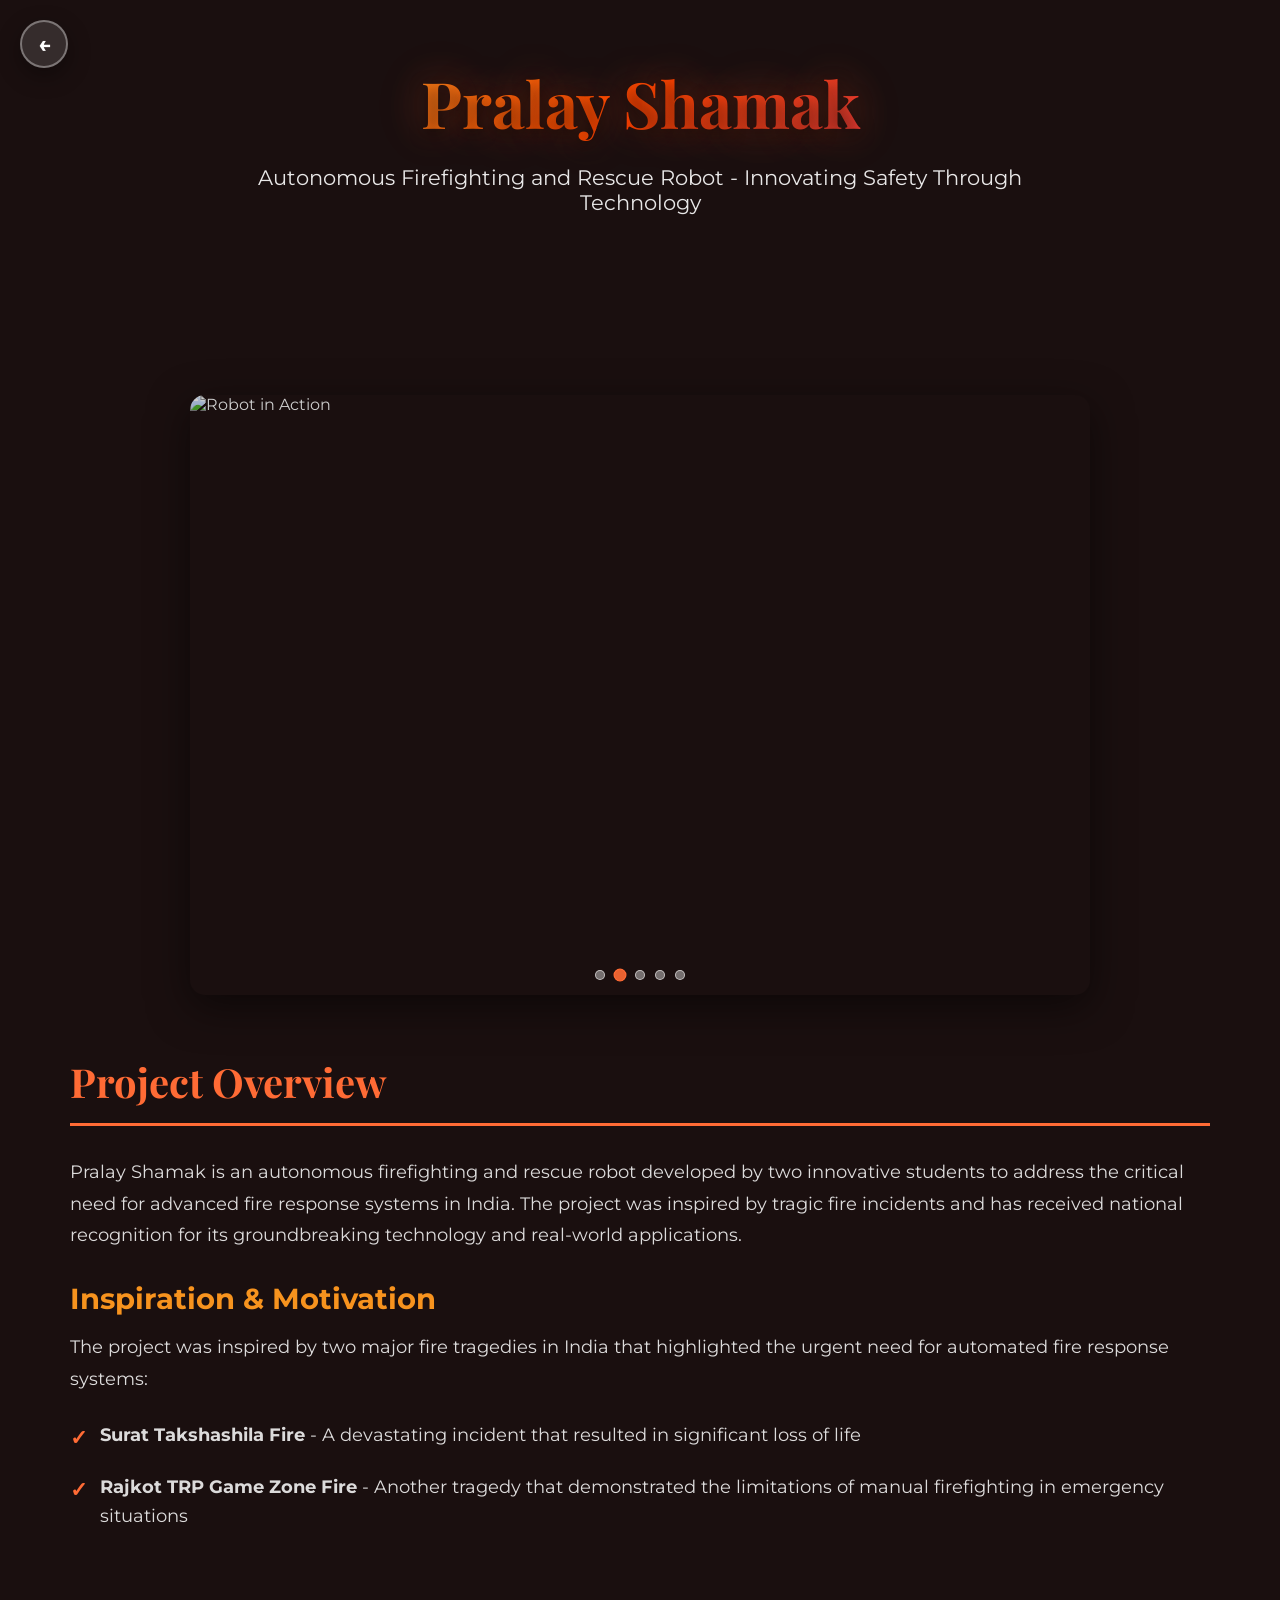
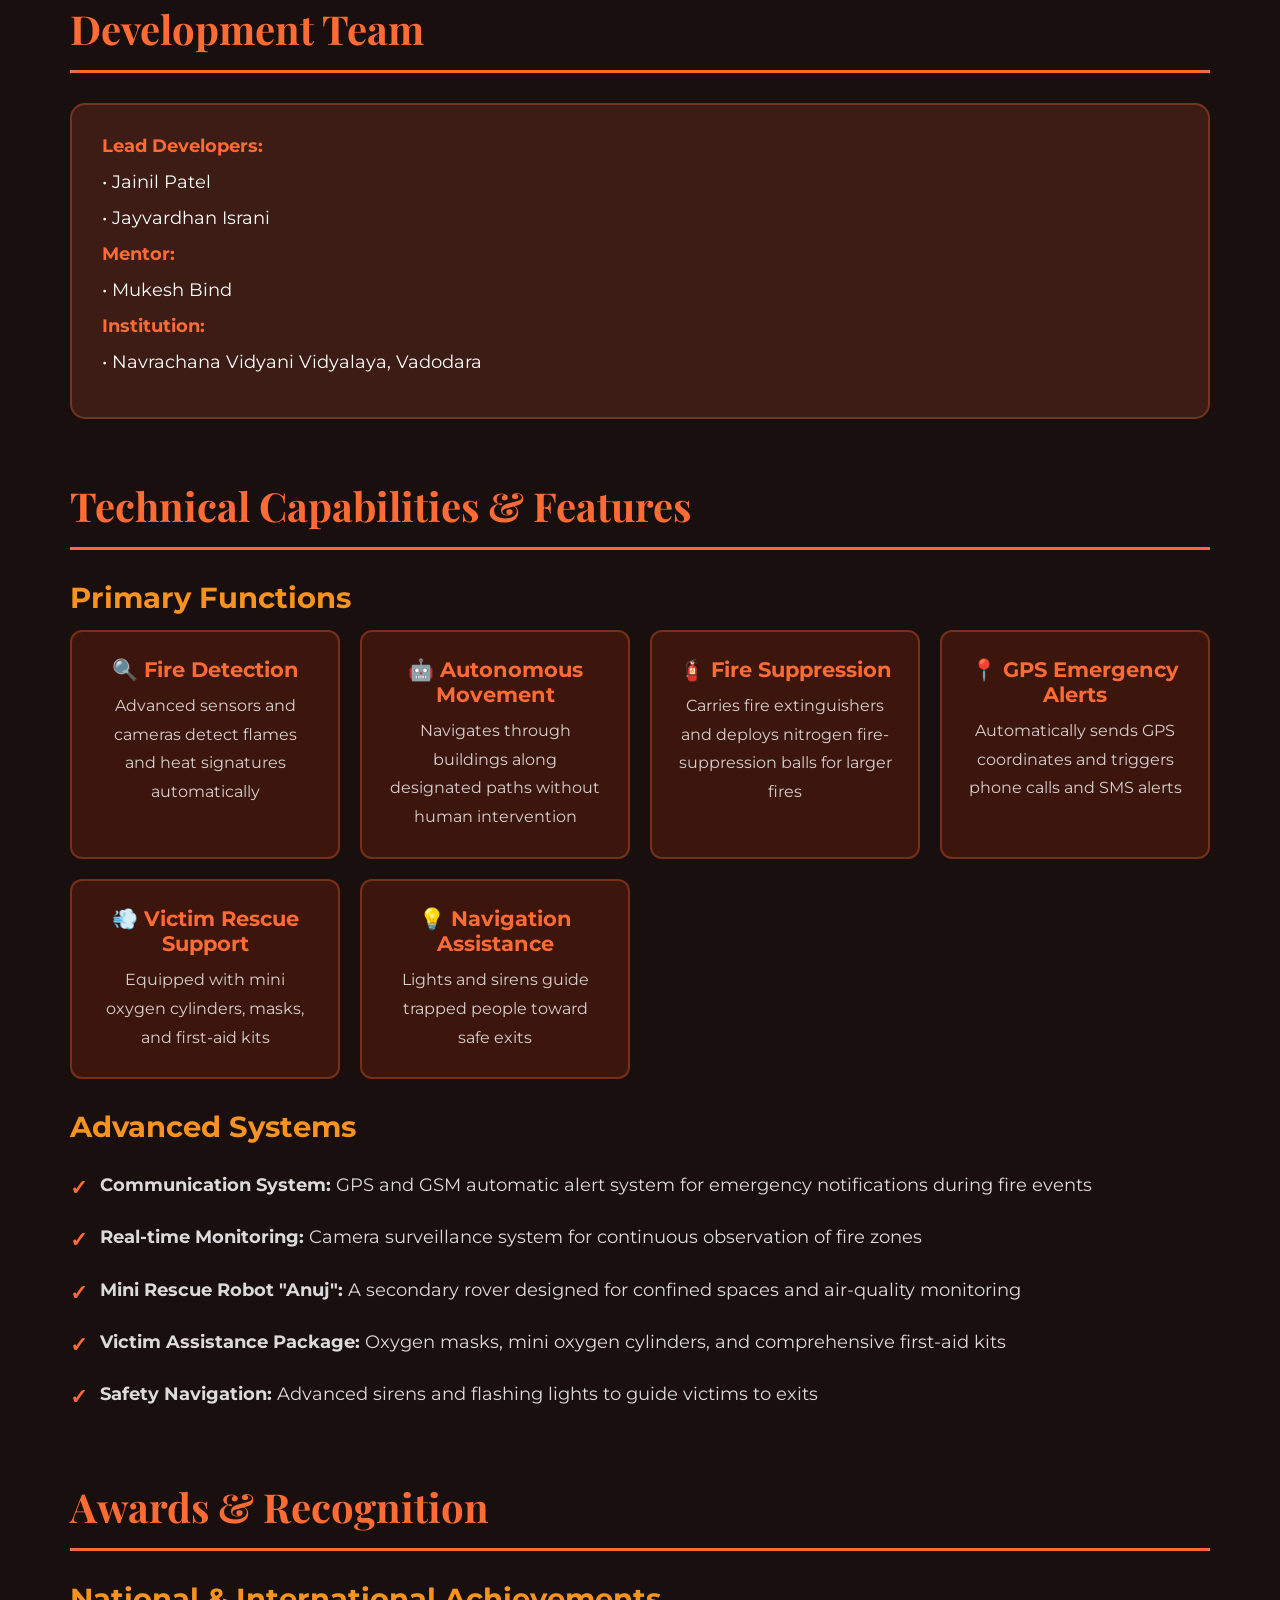
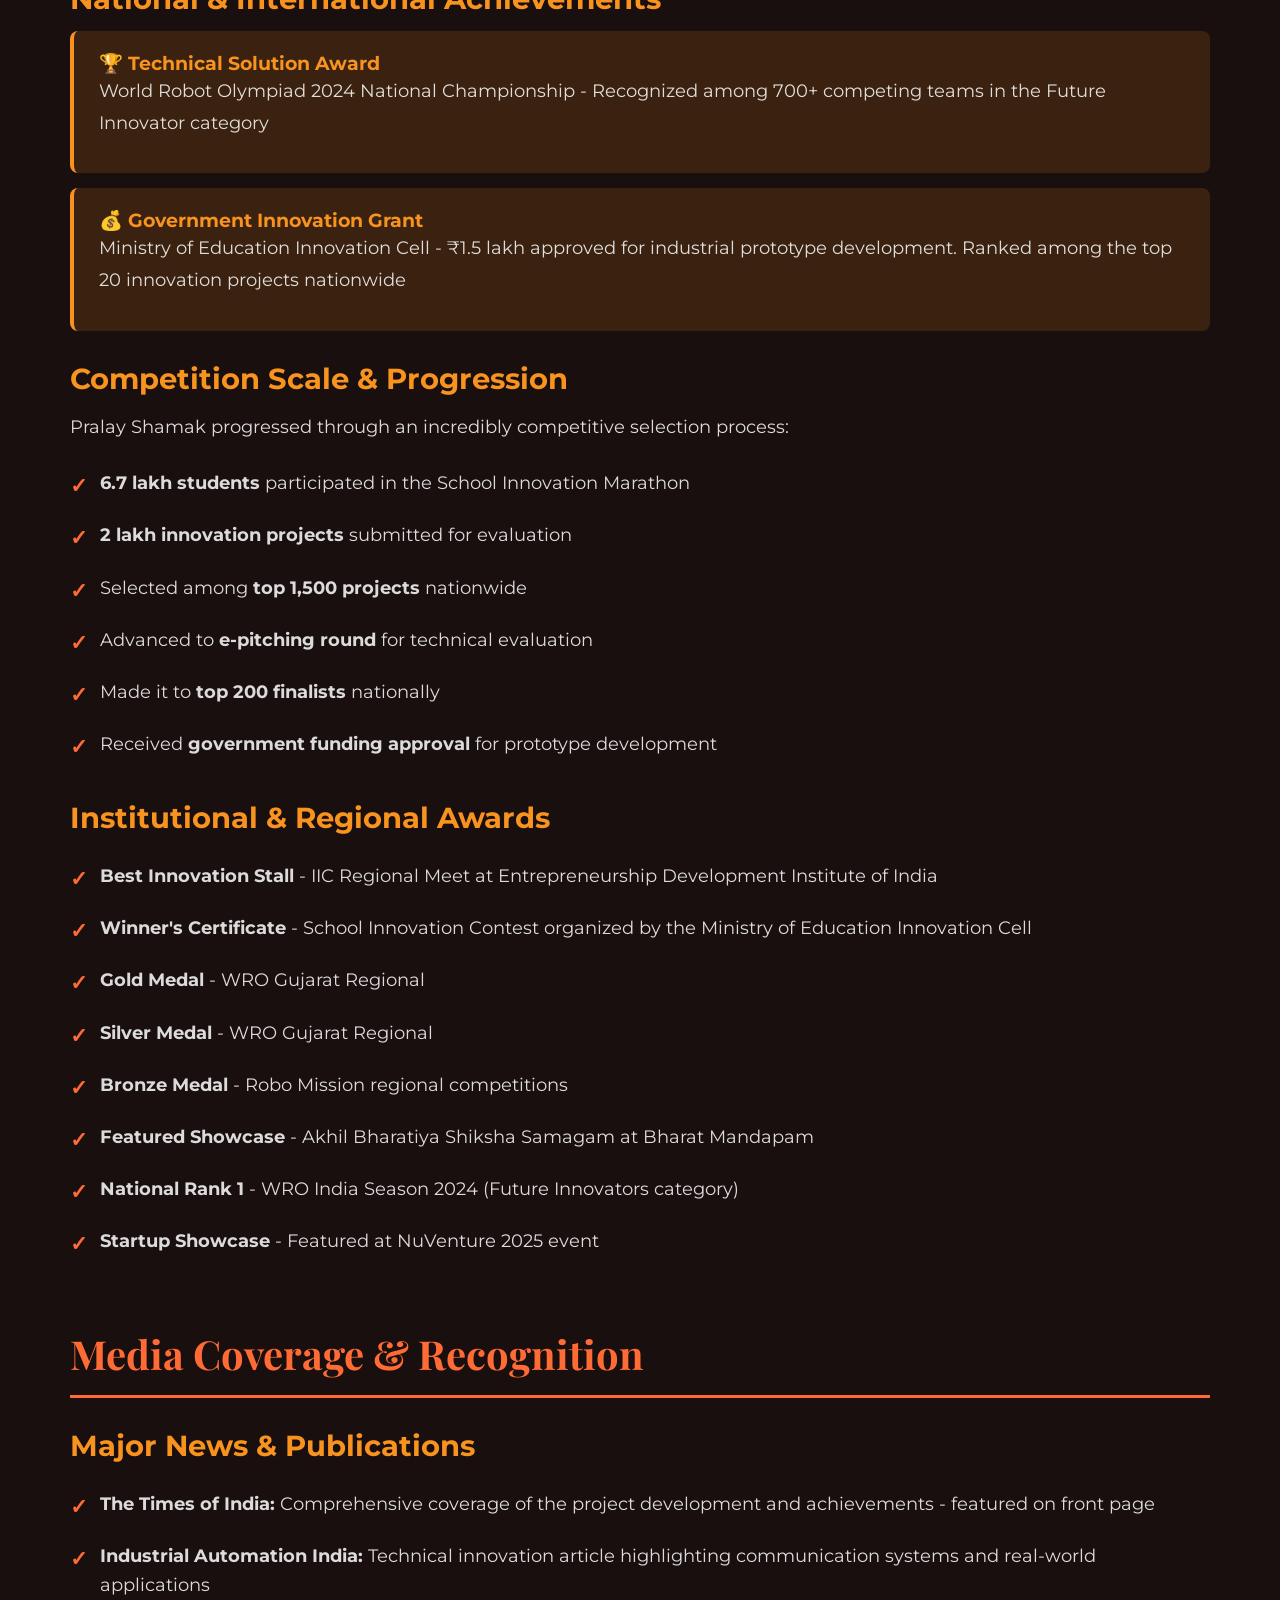
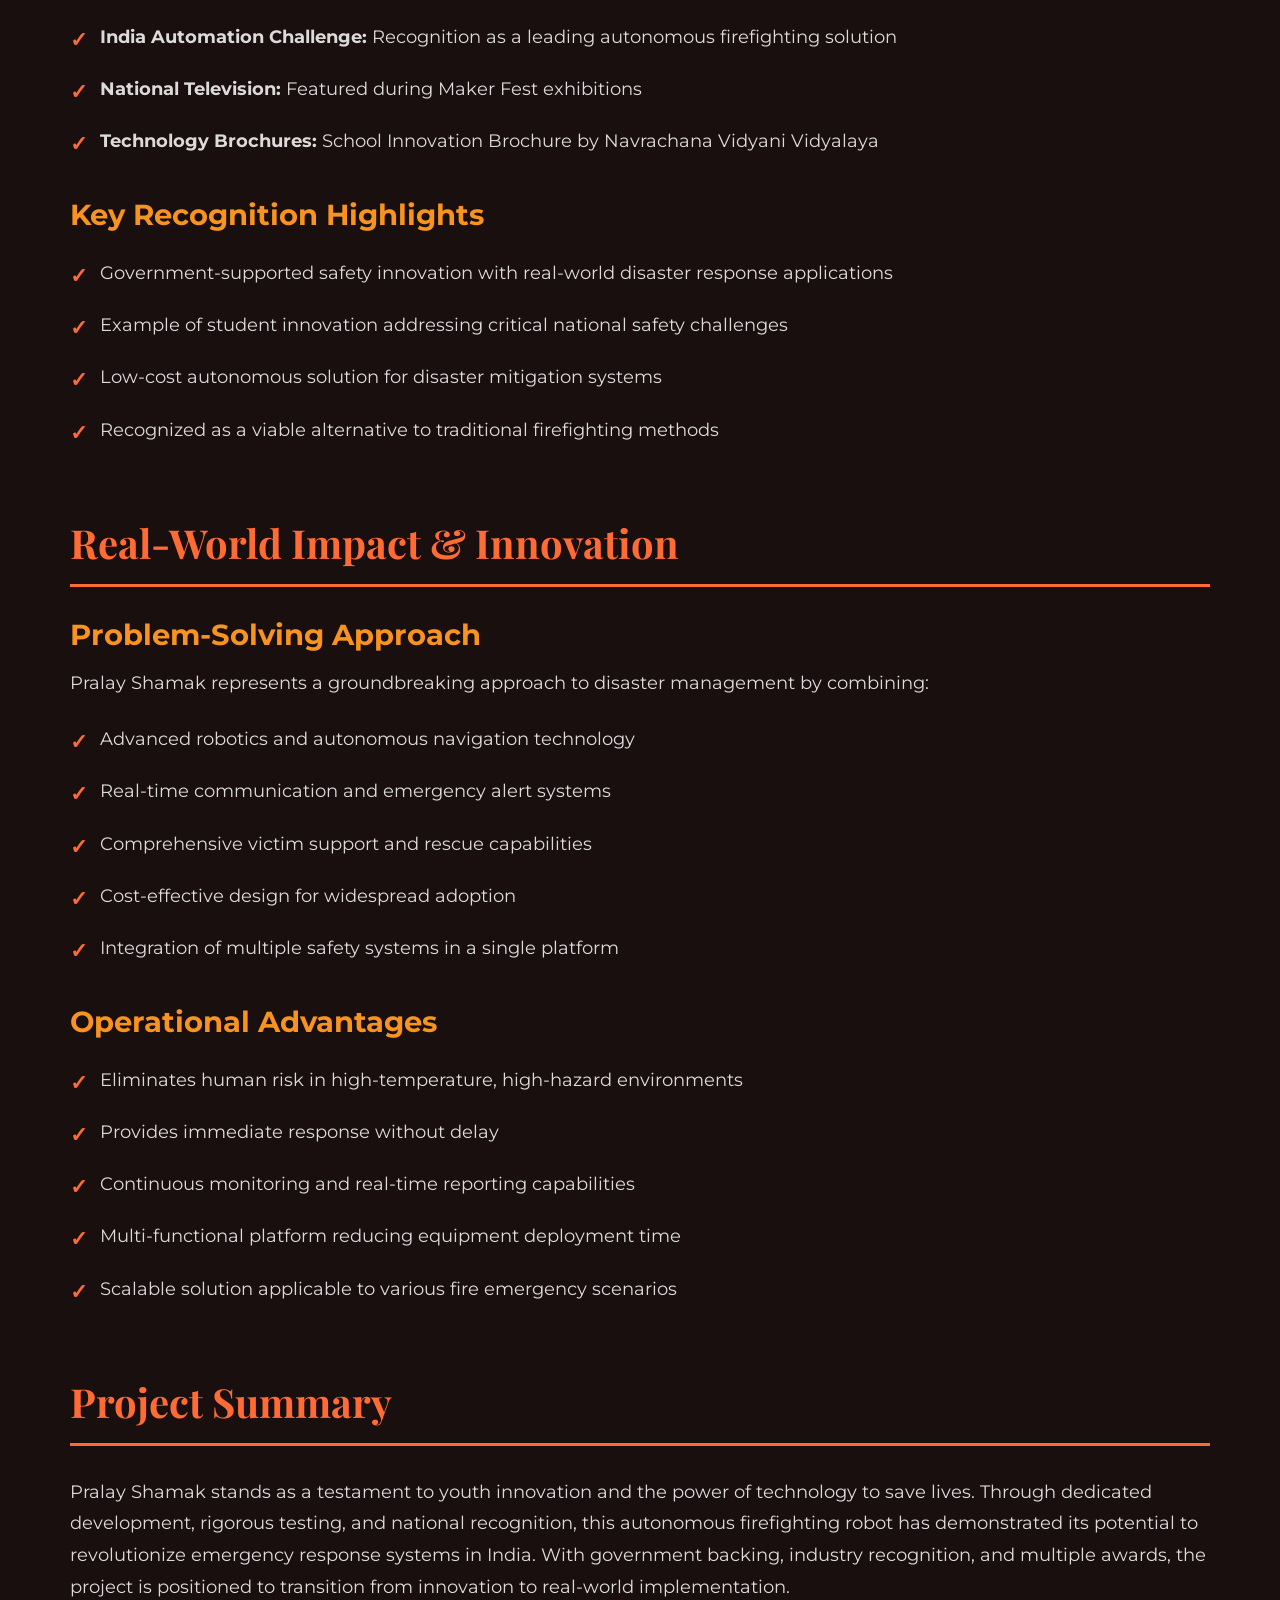
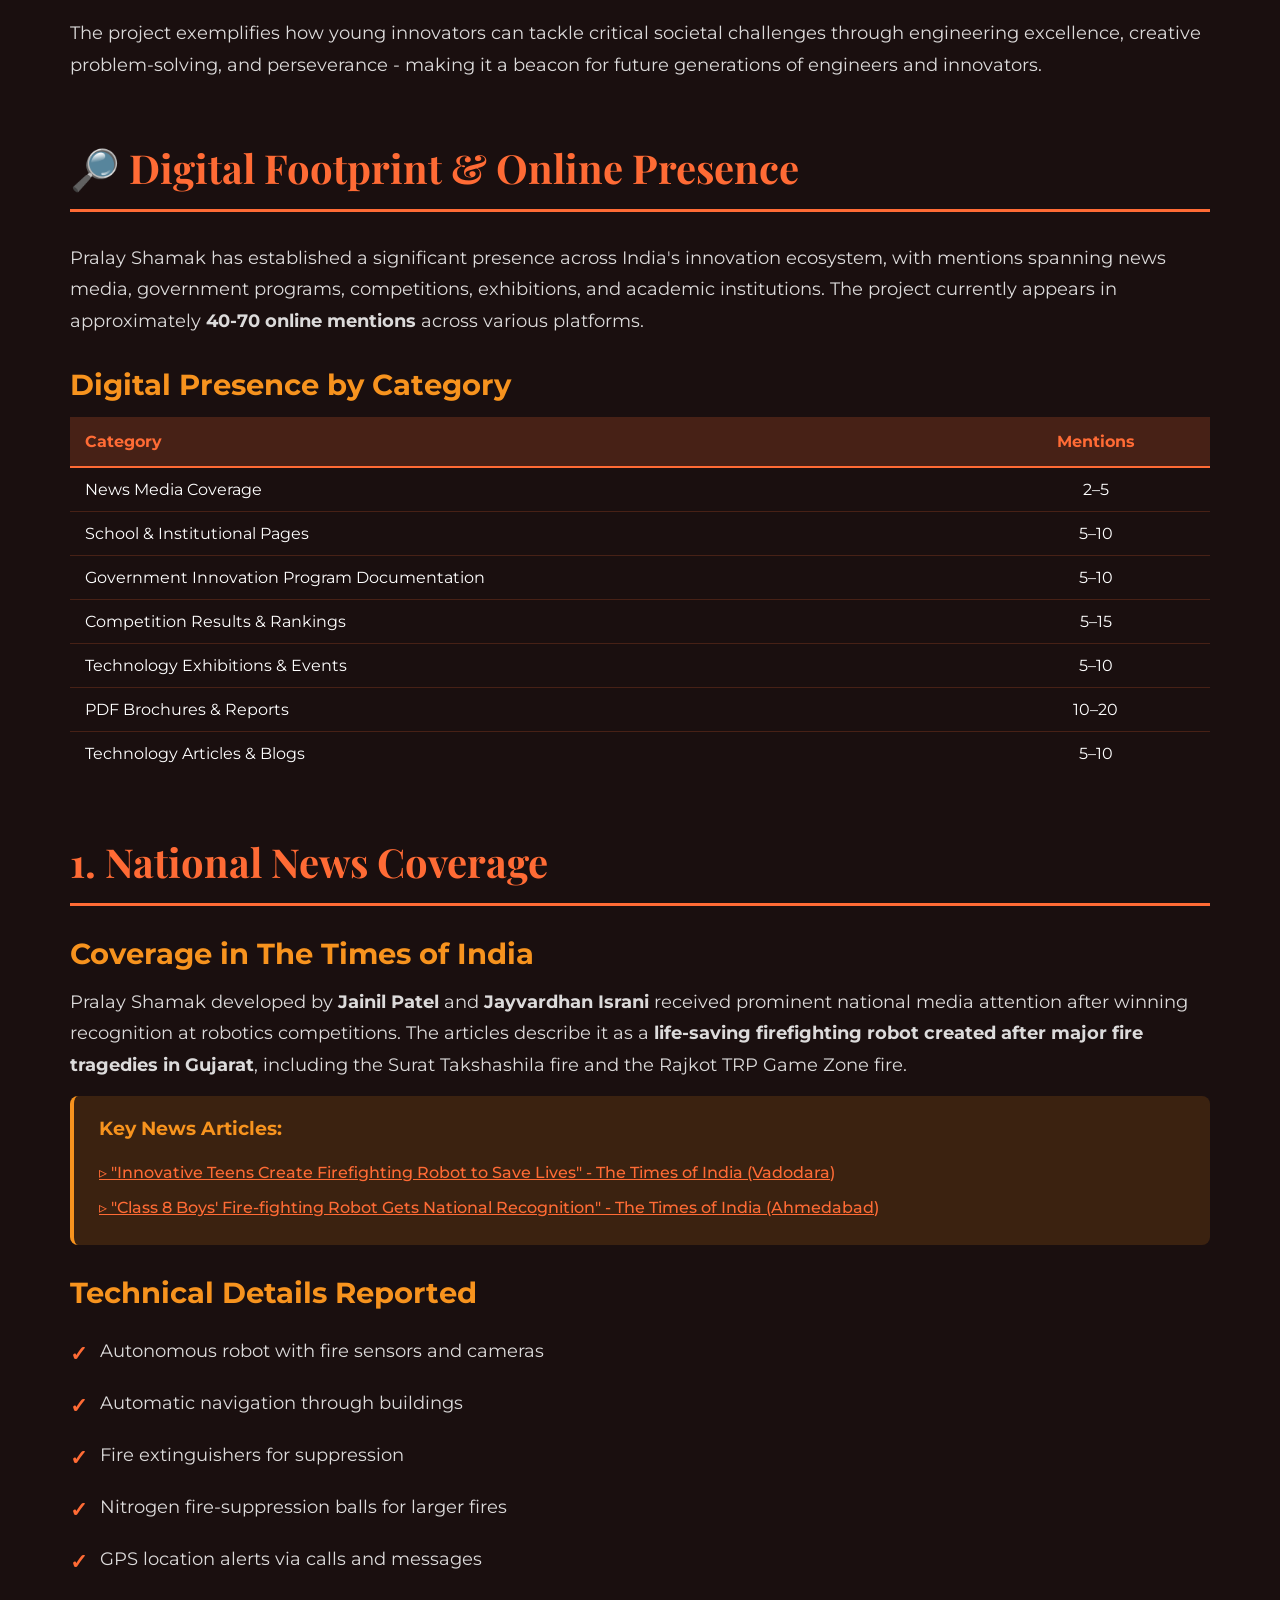
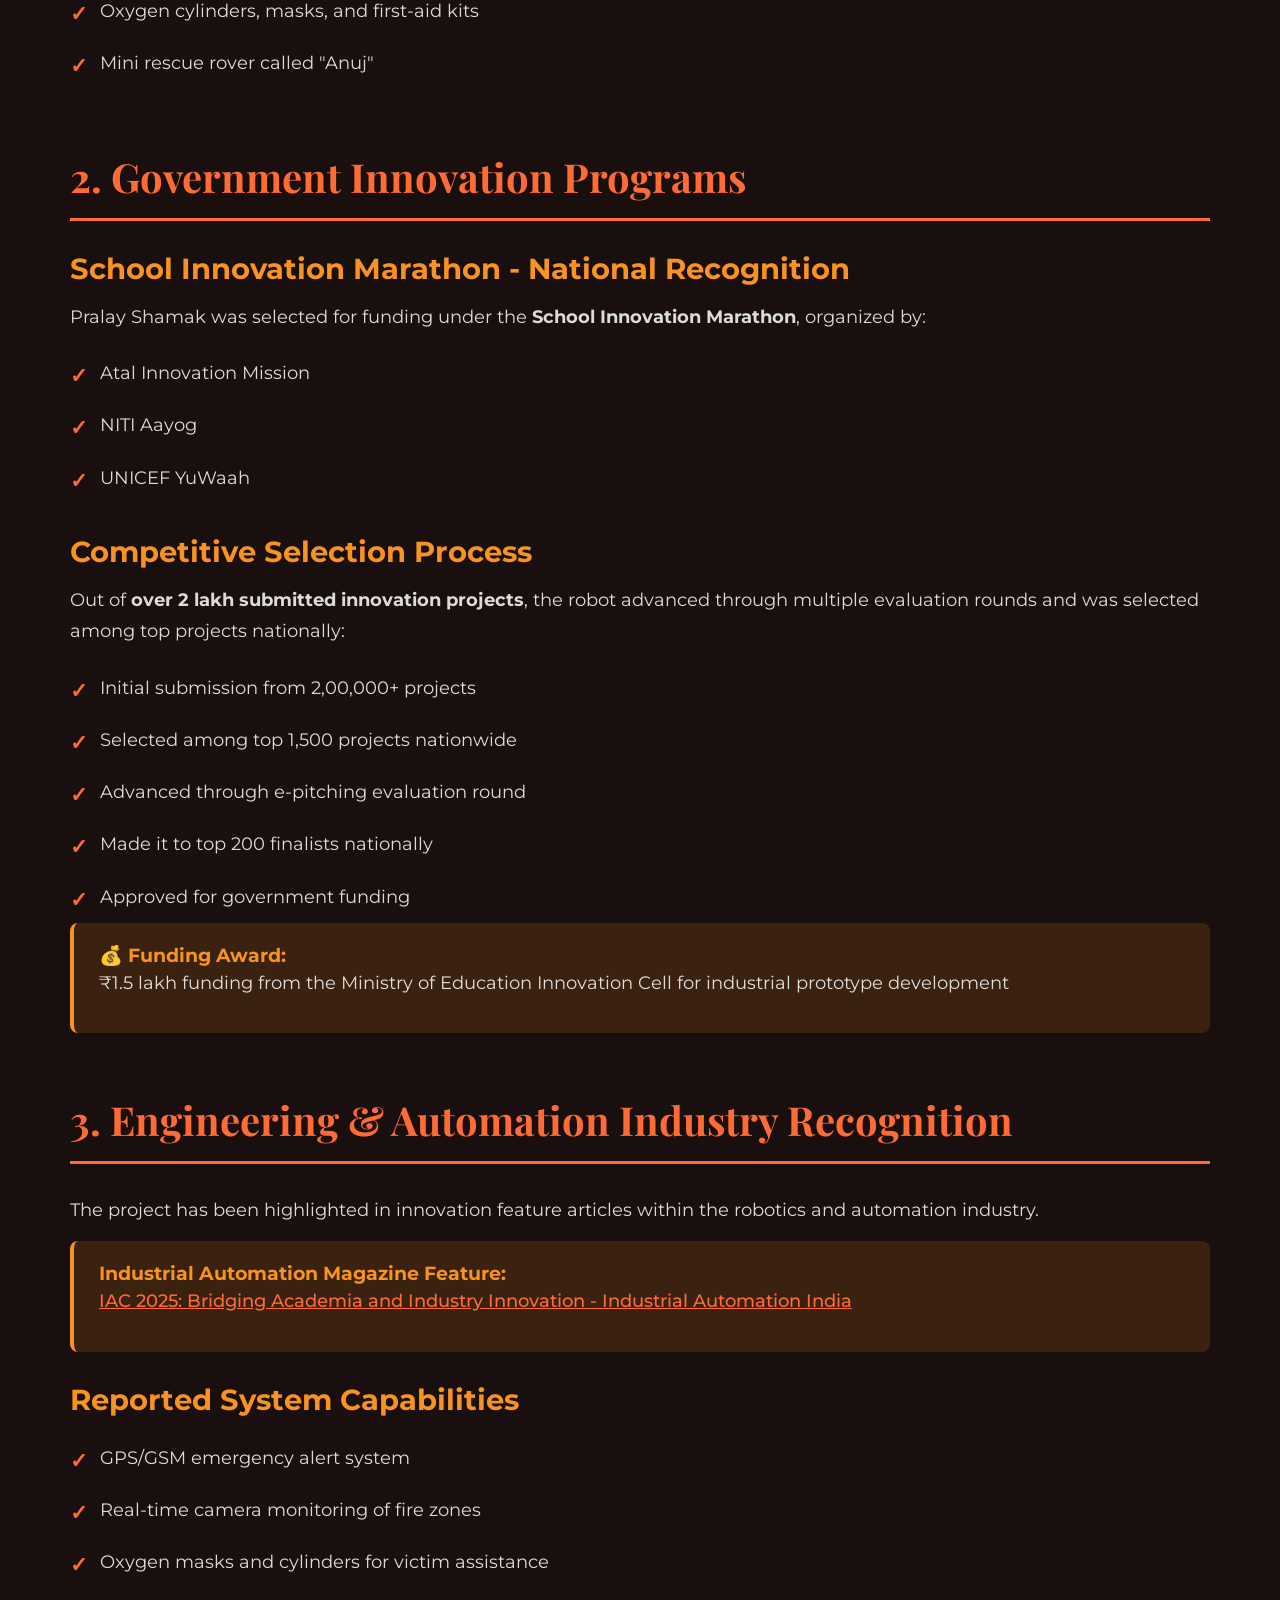
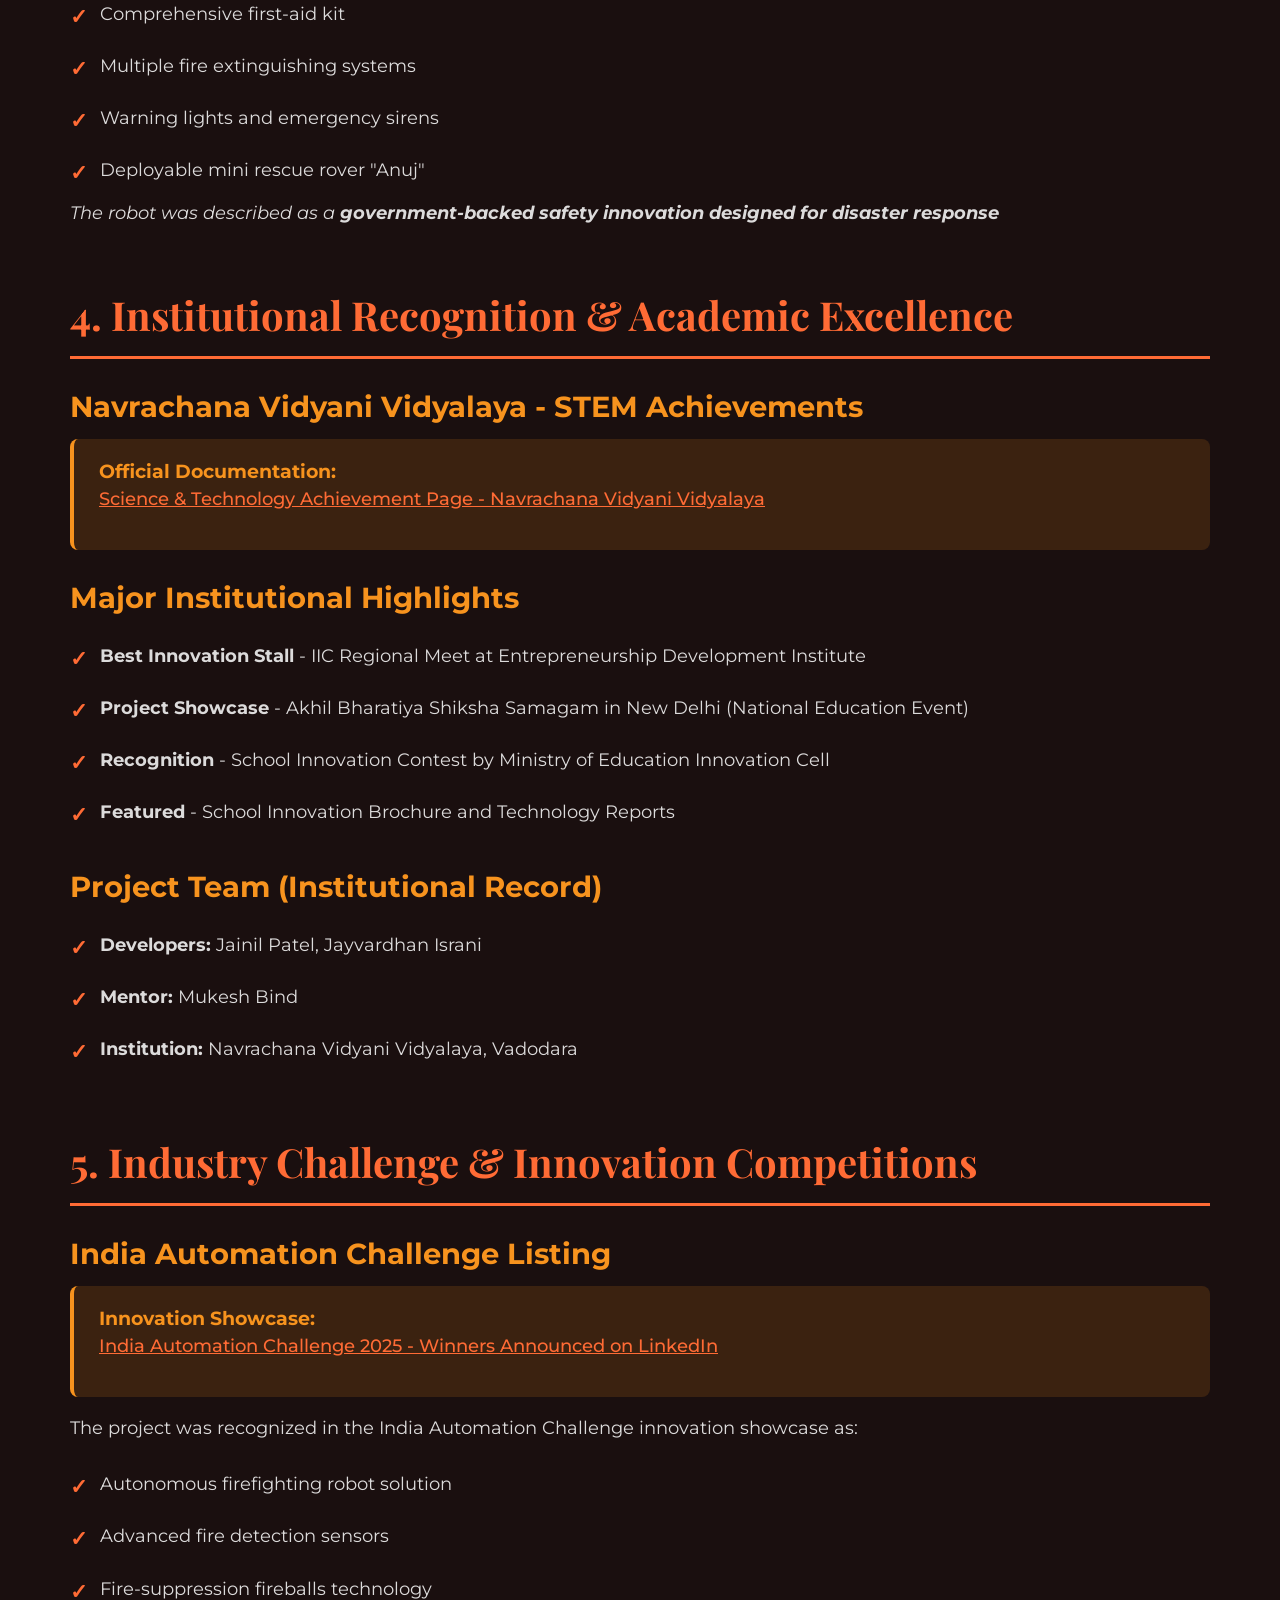
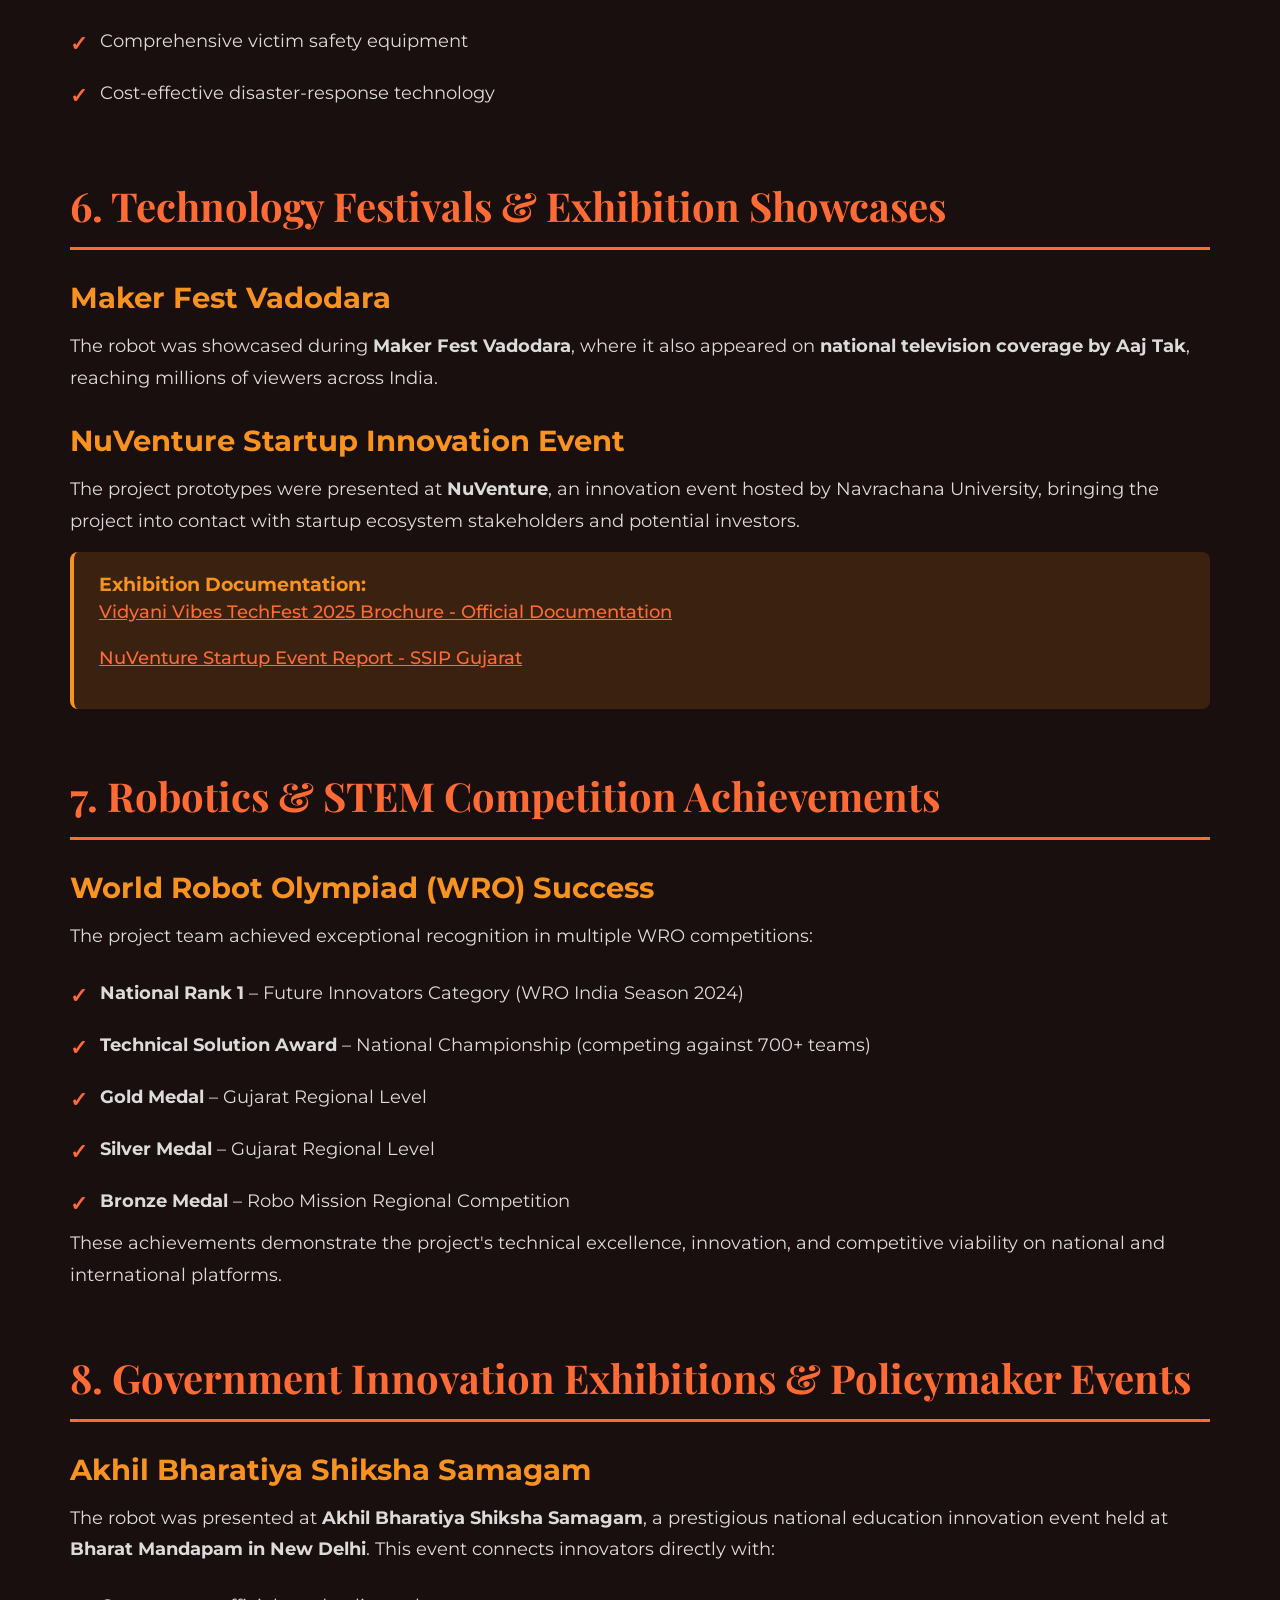
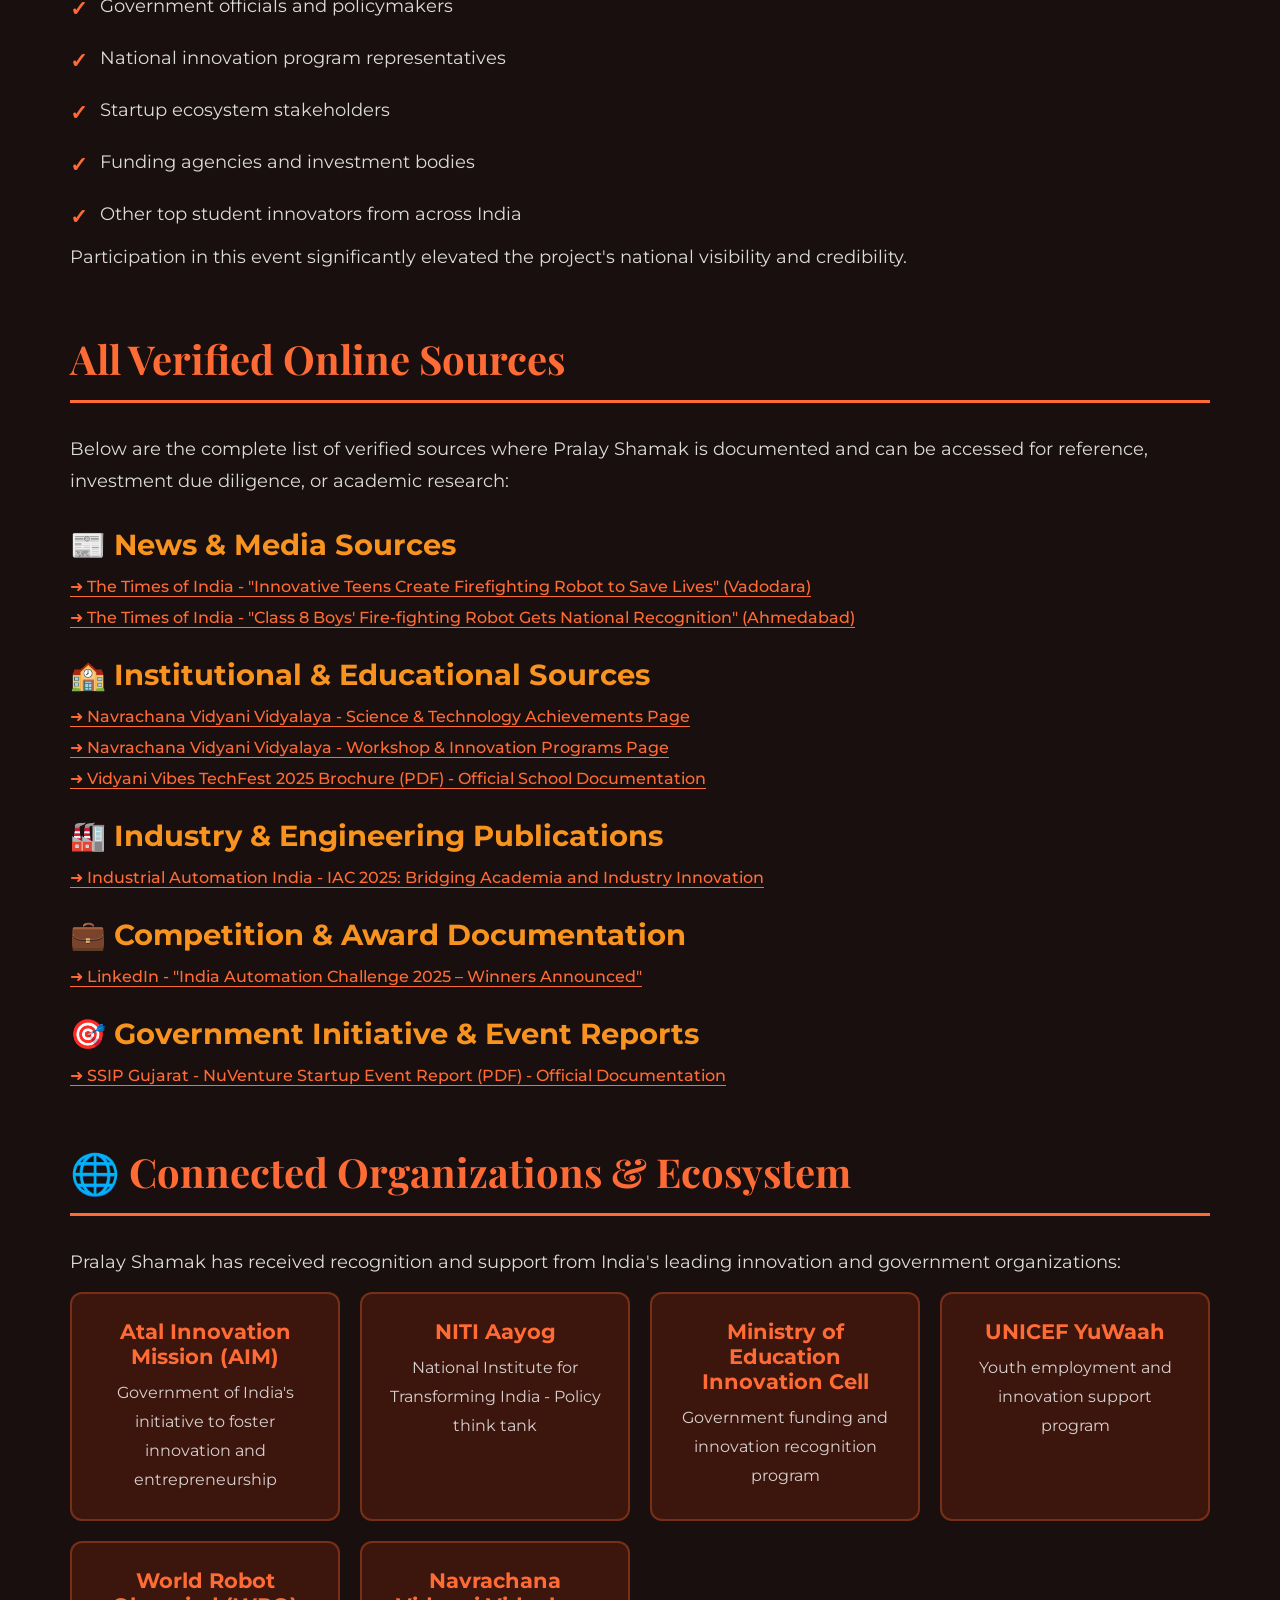
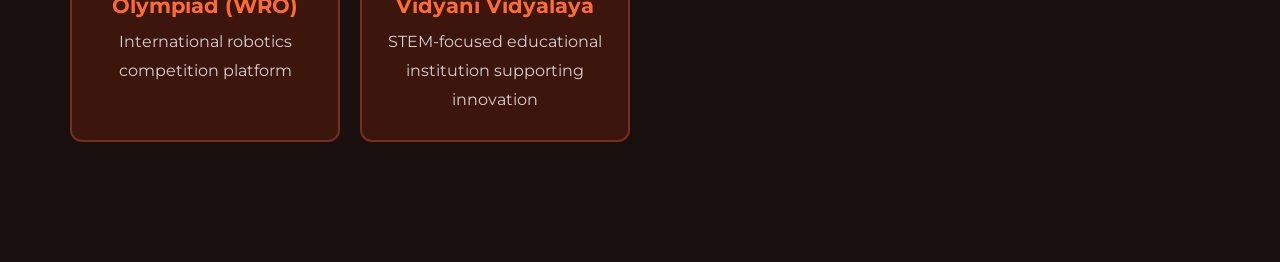
==== commit 3c6f3901: "third commit" ====
--- a/project-details.html
+++ b/project-details.html
@@ -268,6 +268,69 @@
                 font-size: 1.2rem;
             }
         }
+
+        /* Slideshow Container */
+        .slideshow-container {
+            position: relative;
+            width: 100%;
+            max-width: 900px;
+            margin: 60px auto;
+            overflow: hidden;
+            border-radius: 15px;
+            box-shadow: 0 12px 40px rgba(0, 0, 0, 0.5);
+        }
+
+        .slideshow {
+            position: relative;
+            width: 100%;
+            padding-bottom: 66.67%;
+            height: 0;
+            overflow: hidden;
+        }
+
+        .slide {
+            position: absolute;
+            top: 0;
+            left: 0;
+            width: 100%;
+            height: 100%;
+            opacity: 0;
+            transition: opacity 1s ease-in-out;
+            object-fit: cover;
+        }
+
+        .slide.active {
+            opacity: 1;
+        }
+
+        .slideshow-indicator {
+            position: absolute;
+            bottom: 15px;
+            left: 50%;
+            transform: translateX(-50%);
+            display: flex;
+            gap: 10px;
+            z-index: 100;
+        }
+
+        .indicator-dot {
+            width: 10px;
+            height: 10px;
+            border-radius: 50%;
+            background: rgba(255, 255, 255, 0.4);
+            transition: background 0.3s ease, transform 0.3s ease;
+            border: 1px solid rgba(255, 255, 255, 0.6);
+        }
+
+        .indicator-dot.active {
+            background: rgba(255, 107, 53, 0.9);
+            border-color: #ff6b35;
+            transform: scale(1.3);
+        }
+
+        .indicator-dot:hover {
+            background: rgba(255, 255, 255, 0.7);
+        }
     </style>
 </head>
 <body>
@@ -278,6 +341,18 @@
 
     <div class="content-container">
         <a href="index.html" class="back-button" aria-label="Back to Home">&larr;</a>
+
+        <!-- Automatic Image Slideshow Gallery -->
+        <div class="slideshow-container">
+            <div class="slideshow">
+                <img src="https://i.ibb.co/q3835vZs/image.png" alt="Pralay Shamak - Firefighting Robot" class="slide active">
+                <img src="https://i.ibb.co/d0rsbGFS/image.png" alt="Robot in Action" class="slide">
+                <img src="https://i.ibb.co/zYXfdCs/image.png" alt="Fire Detection System" class="slide">
+                <img src="https://i.ibb.co/jZ6yLykZ/image.png" alt="Autonomous Navigation" class="slide">
+                <img src="https://i.ibb.co/nqJLbmYz/image.png" alt="Emergency Response" class="slide">
+            </div>
+            <div class="slideshow-indicator" id="indicatorContainer"></div>
+        </div>
 
         <!-- Project Overview Section -->
         <div class="section">
@@ -777,5 +852,69 @@
             </div>
         </div>
     </div>
+
+    <script>
+        // Automatic Image Slideshow
+        class ProjectSlideshow {
+            constructor() {
+                this.slides = document.querySelectorAll('.slideshow .slide');
+                this.indicatorContainer = document.getElementById('indicatorContainer');
+                this.currentSlide = 0;
+                this.slideInterval = null;
+                this.intervalTime = 3000; // Change image every 3 seconds
+                
+                if (this.slides.length > 0) {
+                    this.init();
+                }
+            }
+            
+            init() {
+                // Create indicator dots
+                this.slides.forEach((_, index) => {
+                    const dot = document.createElement('div');
+                    dot.className = `indicator-dot ${index === 0 ? 'active' : ''}`;
+                    this.indicatorContainer.appendChild(dot);
+                });
+                
+                this.startAutoSlide();
+            }
+            
+            goToSlide(slideIndex) {
+                // Remove active class from current slide and dot
+                this.slides[this.currentSlide].classList.remove('active');
+                document.querySelectorAll('.indicator-dot')[this.currentSlide].classList.remove('active');
+                
+                // Update current slide
+                this.currentSlide = slideIndex;
+                
+                // Add active class to new slide and dot
+                this.slides[this.currentSlide].classList.add('active');
+                document.querySelectorAll('.indicator-dot')[this.currentSlide].classList.add('active');
+                
+                // Reset interval
+                clearInterval(this.slideInterval);
+                this.startAutoSlide();
+            }
+            
+            nextSlide() {
+                let nextIndex = this.currentSlide + 1;
+                if (nextIndex >= this.slides.length) {
+                    nextIndex = 0;
+                }
+                this.goToSlide(nextIndex);
+            }
+            
+            startAutoSlide() {
+                this.slideInterval = setInterval(() => {
+                    this.nextSlide();
+                }, this.intervalTime);
+            }
+        }
+        
+        // Initialize slideshow when DOM is ready
+        document.addEventListener('DOMContentLoaded', () => {
+            new ProjectSlideshow();
+        });
+    </script>
 </body>
 </html>
